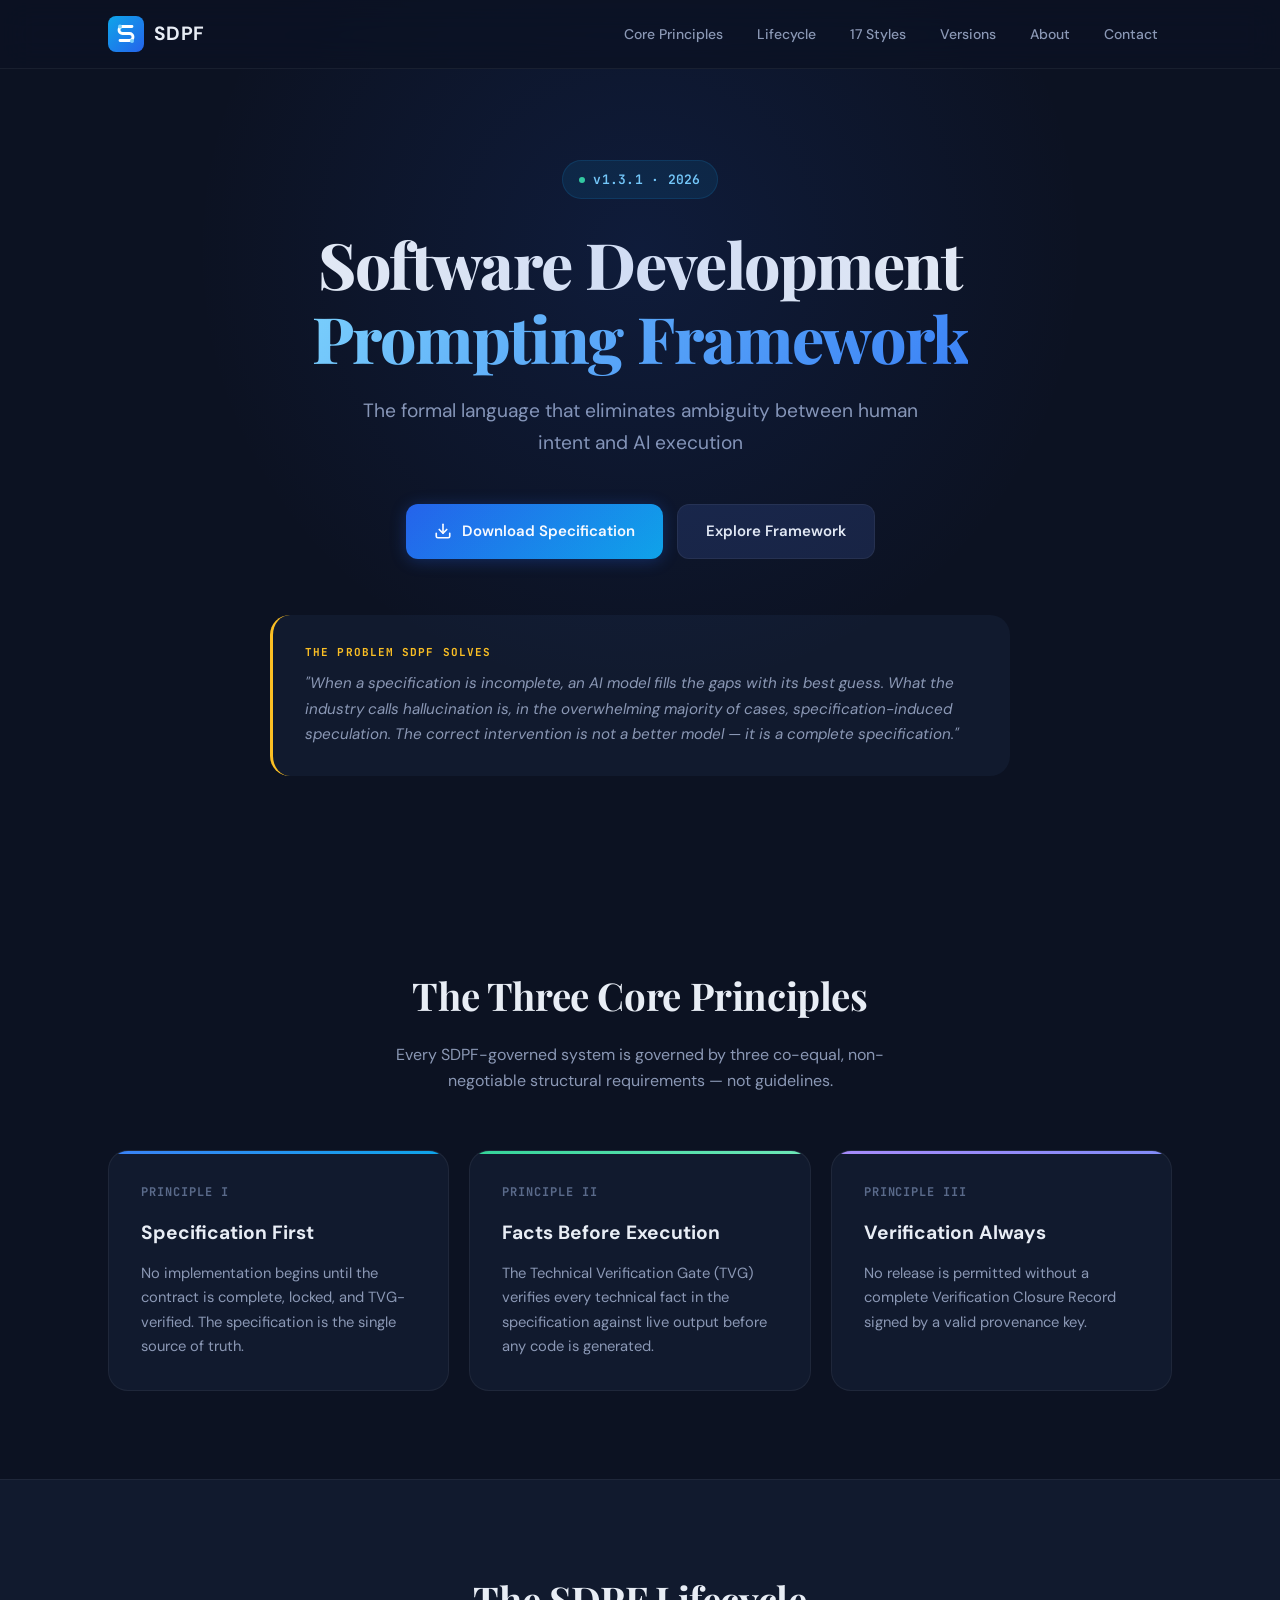
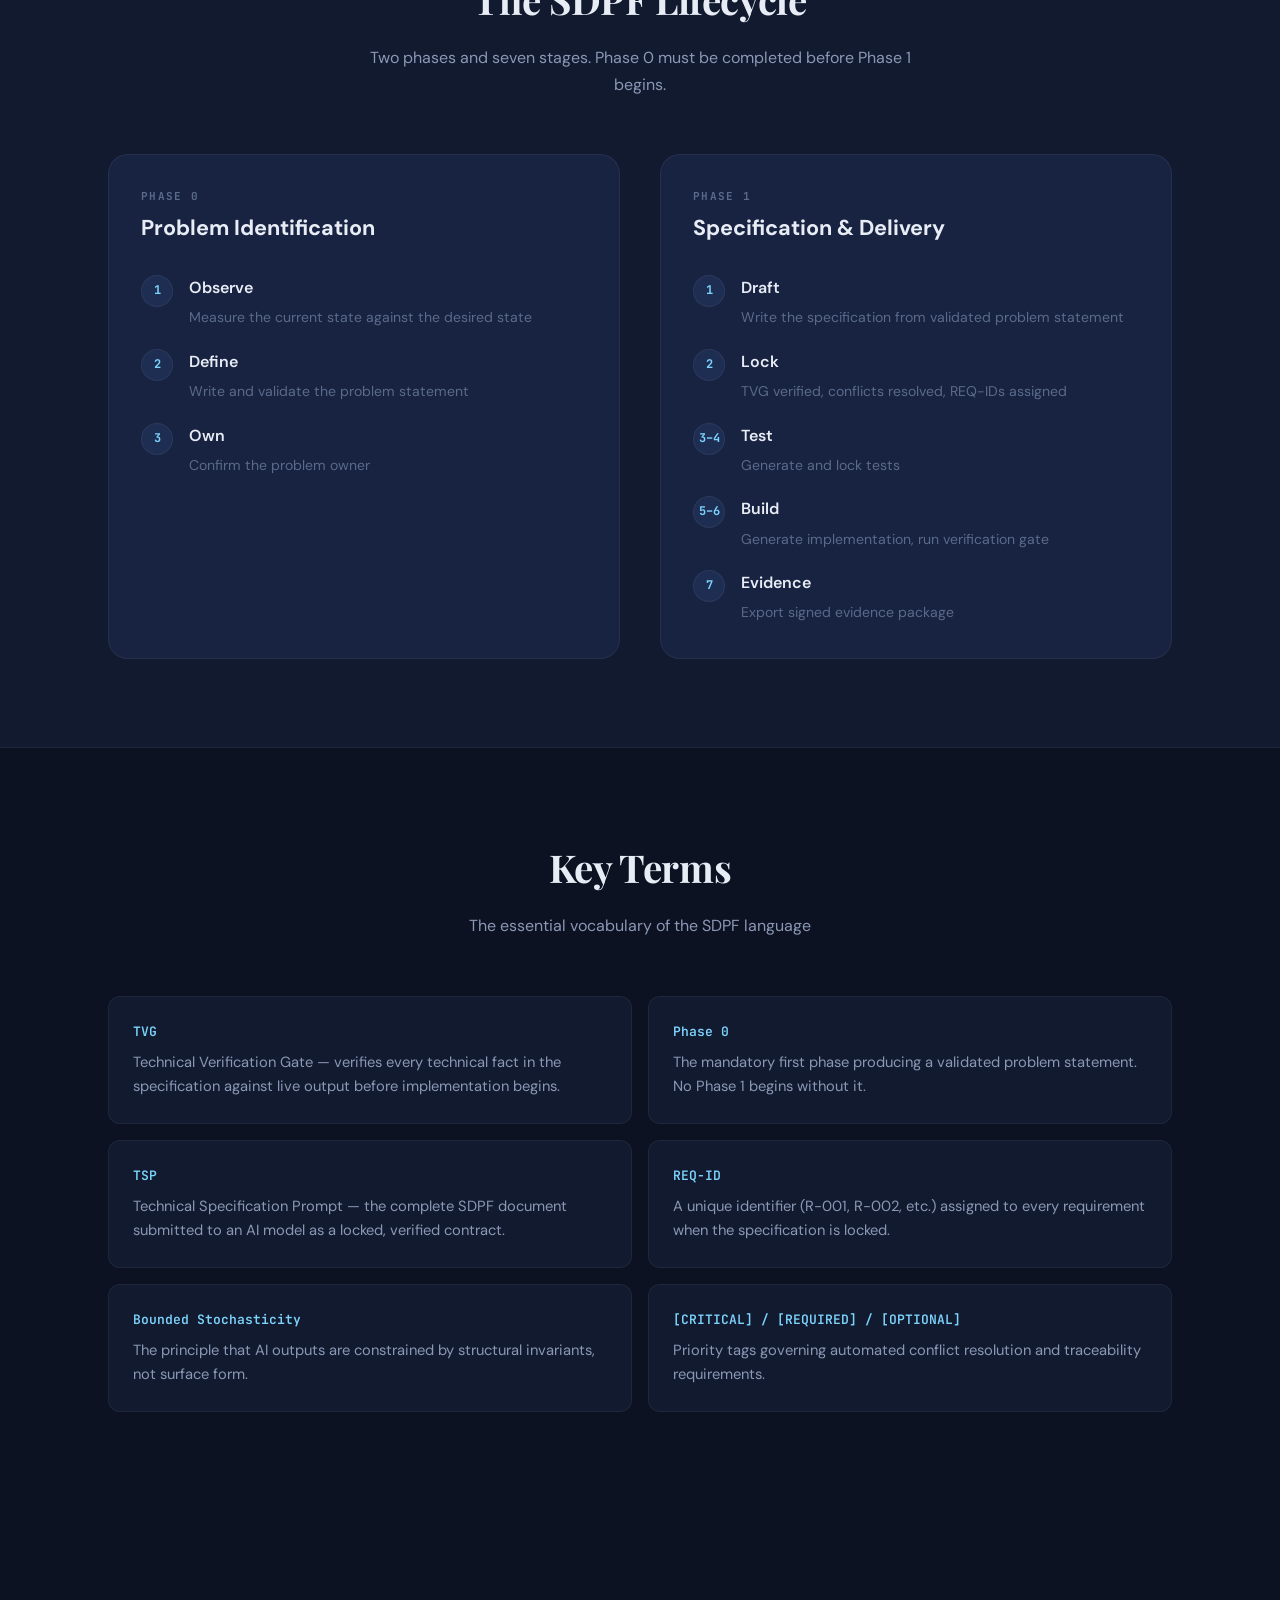
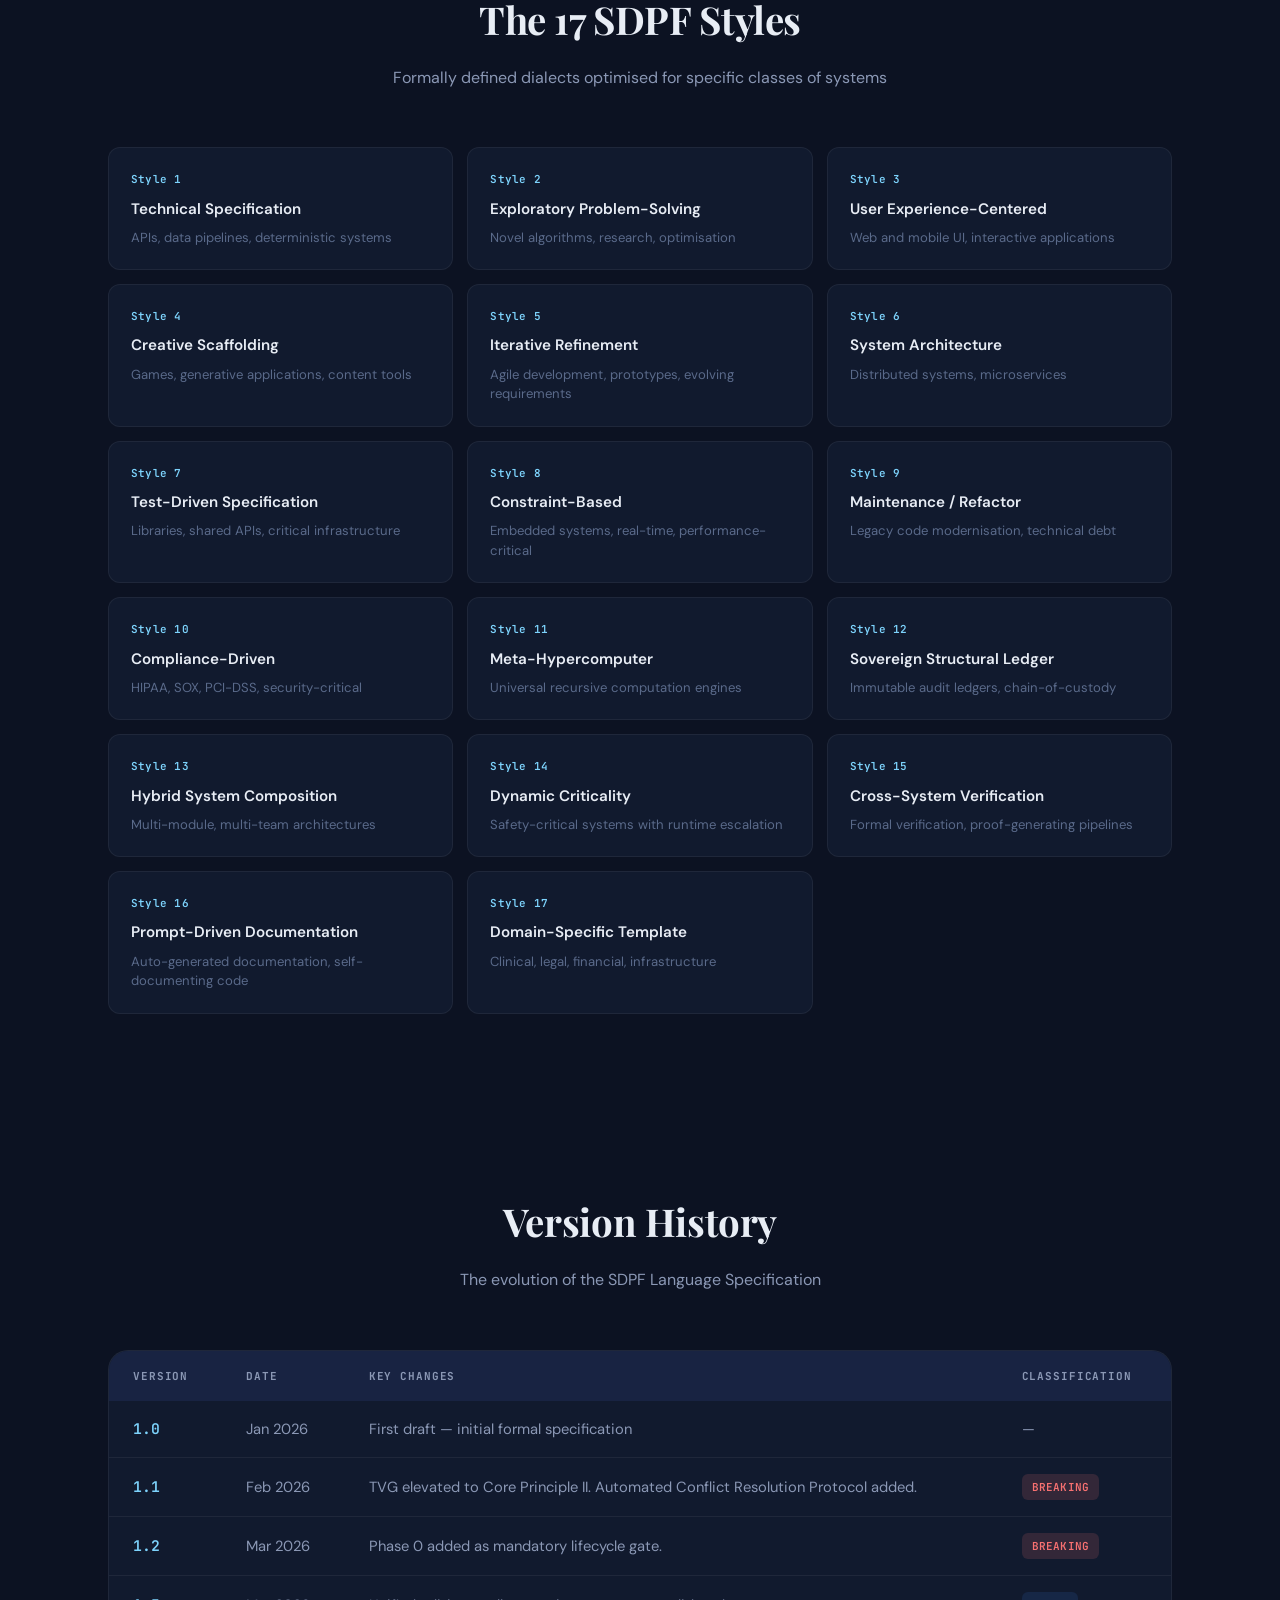
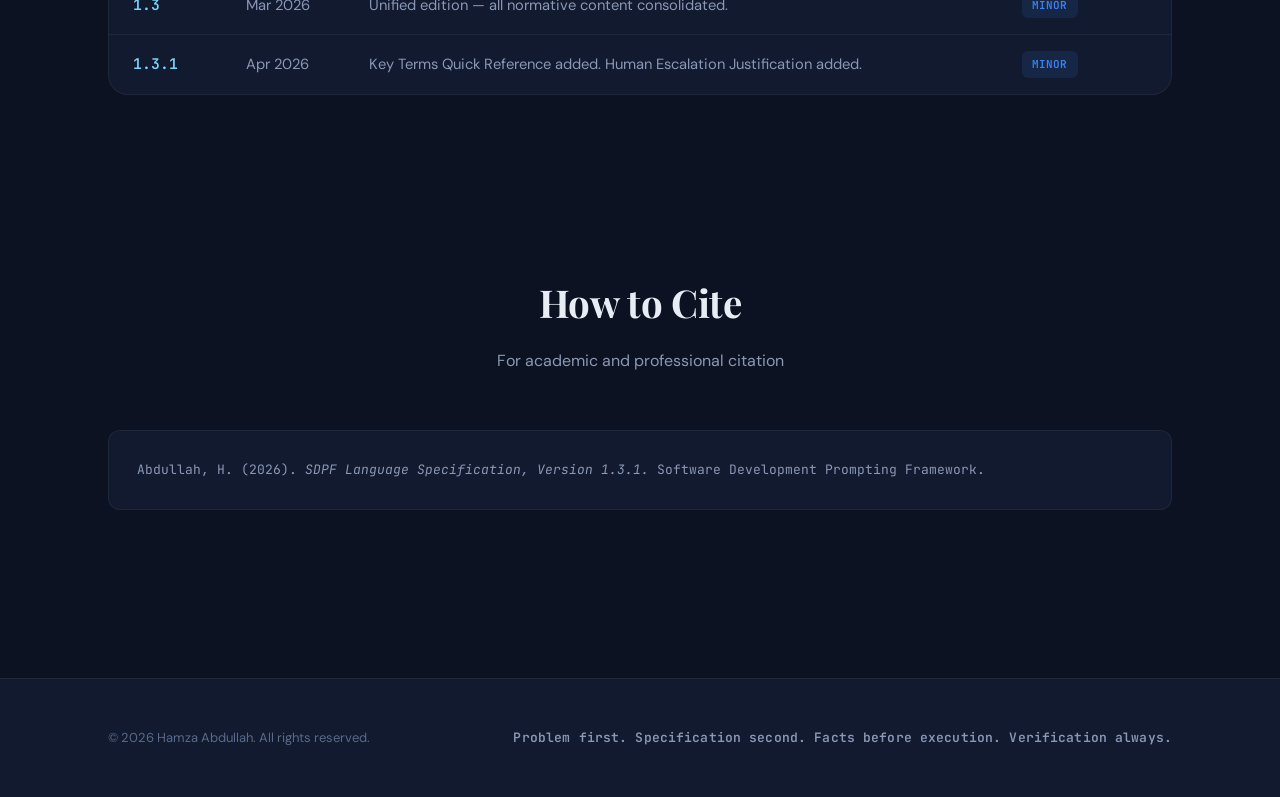
==== index.html @ d9295cb9 "Add SDPF v1.3.1 specification and documentation" ====
<!DOCTYPE html>
<html lang="en">
<head>
    <meta charset="UTF-8">
    <meta name="viewport" content="width=device-width, initial-scale=1.0">
    <title>SDPF — Software Development Prompting Framework</title>
    <meta name="description" content="SDPF is the formal language that eliminates ambiguity between human intent and AI execution. Specification first. Facts before execution. Verification always.">
    <meta property="og:title" content="SDPF — Software Development Prompting Framework">
    <meta property="og:description" content="The formal language that eliminates ambiguity between human intent and AI execution.">
    <meta property="og:type" content="website">
    <link rel="icon" type="image/svg+xml" href="favicon.svg">
    <link rel="stylesheet" href="styles.css">
</head>
<body>
    <nav>
        <div class="container">
            <a href="index.html" class="logo">
                <svg class="logo-mark" viewBox="0 0 36 36" fill="none" xmlns="http://www.w3.org/2000/svg">
                    <defs>
                        <linearGradient id="logoGrad" x1="0" y1="0" x2="36" y2="36" gradientUnits="userSpaceOnUse">
                            <stop offset="0%" stop-color="#0ea5e9"/>
                            <stop offset="100%" stop-color="#2563eb"/>
                        </linearGradient>
                    </defs>
                    <rect width="36" height="36" rx="8" fill="url(#logoGrad)"/>
                    <path d="M24 10.5H14.5a3.5 3.5 0 0 0 0 7h7a3.5 3.5 0 0 1 0 7H12" stroke="#fff" stroke-width="2.8" stroke-linecap="round" fill="none"/>
                    <circle cx="12" cy="10.5" r="2" fill="#7dd3fc"/>
                    <circle cx="24" cy="25" r="2" fill="#7dd3fc"/>
                </svg>
                SDPF
            </a>
            <button class="nav-toggle" onclick="document.querySelector('.nav-links').classList.toggle('open')" aria-label="Toggle navigation">
                <svg width="22" height="22" viewBox="0 0 24 24" fill="none" stroke="currentColor" stroke-width="2" stroke-linecap="round"><line x1="3" y1="6" x2="21" y2="6"/><line x1="3" y1="12" x2="21" y2="12"/><line x1="3" y1="18" x2="21" y2="18"/></svg>
            </button>
            <ul class="nav-links">
                <li><a href="#principles">Core Principles</a></li>
                <li><a href="#lifecycle">Lifecycle</a></li>
                <li><a href="#styles">17 Styles</a></li>
                <li><a href="#versions">Versions</a></li>
                <li><a href="about.html">About</a></li>
                <li><a href="contact.html">Contact</a></li>
            </ul>
        </div>
    </nav>

    <header class="hero">
        <div class="container">
            <div class="hero-badge">
                <span class="dot"></span>
                v1.3.1 · 2026
            </div>
            <h1>Software Development<br><span class="accent">Prompting Framework</span></h1>
            <p class="subtitle">The formal language that eliminates ambiguity between human intent and AI execution</p>
            <div class="hero-actions">
                <a href="files/SDPF_Language_Specification_v1_3_1.pdf" class="btn btn-primary" download>
                    <svg width="18" height="18" viewBox="0 0 24 24" fill="none" stroke="currentColor" stroke-width="2.2" stroke-linecap="round" stroke-linejoin="round"><path d="M21 15v4a2 2 0 0 1-2 2H5a2 2 0 0 1-2-2v-4"/><polyline points="7 10 12 15 17 10"/><line x1="12" y1="15" x2="12" y2="3"/></svg>
                    Download Specification
                </a>
                <a href="#principles" class="btn btn-secondary">Explore Framework</a>
            </div>
            <div class="problem-callout">
                <div class="label">The Problem SDPF Solves</div>
                <p>"When a specification is incomplete, an AI model fills the gaps with its best guess. What the industry calls hallucination is, in the overwhelming majority of cases, specification-induced speculation. The correct intervention is not a better model — it is a complete specification."</p>
            </div>
        </div>
    </header>

    <section id="principles">
        <div class="container">
            <div class="section-header">
                <h2>The Three Core Principles</h2>
                <p>Every SDPF-governed system is governed by three co-equal, non-negotiable structural requirements — not guidelines.</p>
            </div>
            <div class="principles-grid">
                <div class="principle-card p1">
                    <div class="principle-number">Principle I</div>
                    <h3>Specification First</h3>
                    <p>No implementation begins until the contract is complete, locked, and TVG-verified. The specification is the single source of truth.</p>
                </div>
                <div class="principle-card p2">
                    <div class="principle-number">Principle II</div>
                    <h3>Facts Before Execution</h3>
                    <p>The Technical Verification Gate (TVG) verifies every technical fact in the specification against live output before any code is generated.</p>
                </div>
                <div class="principle-card p3">
                    <div class="principle-number">Principle III</div>
                    <h3>Verification Always</h3>
                    <p>No release is permitted without a complete Verification Closure Record signed by a valid provenance key.</p>
                </div>
            </div>
        </div>
    </section>

    <section id="lifecycle" class="lifecycle-section">
        <div class="container">
            <div class="section-header">
                <h2>The SDPF Lifecycle</h2>
                <p>Two phases and seven stages. Phase 0 must be completed before Phase 1 begins.</p>
            </div>
            <div class="lifecycle-wrapper">
                <div class="phase">
                    <div class="phase-label">Phase 0</div>
                    <h3>Problem Identification</h3>
                    <div class="phase-steps">
                        <div class="step">
                            <div class="step-number">1</div>
                            <div class="step-content">
                                <strong>Observe</strong>
                                <span>Measure the current state against the desired state</span>
                            </div>
                        </div>
                        <div class="step">
                            <div class="step-number">2</div>
                            <div class="step-content">
                                <strong>Define</strong>
                                <span>Write and validate the problem statement</span>
                            </div>
                        </div>
                        <div class="step">
                            <div class="step-number">3</div>
                            <div class="step-content">
                                <strong>Own</strong>
                                <span>Confirm the problem owner</span>
                            </div>
                        </div>
                    </div>
                </div>
                <div class="phase">
                    <div class="phase-label">Phase 1</div>
                    <h3>Specification &amp; Delivery</h3>
                    <div class="phase-steps">
                        <div class="step">
                            <div class="step-number">1</div>
                            <div class="step-content">
                                <strong>Draft</strong>
                                <span>Write the specification from validated problem statement</span>
                            </div>
                        </div>
                        <div class="step">
                            <div class="step-number">2</div>
                            <div class="step-content">
                                <strong>Lock</strong>
                                <span>TVG verified, conflicts resolved, REQ-IDs assigned</span>
                            </div>
                        </div>
                        <div class="step">
                            <div class="step-number">3–4</div>
                            <div class="step-content">
                                <strong>Test</strong>
                                <span>Generate and lock tests</span>
                            </div>
                        </div>
                        <div class="step">
                            <div class="step-number">5–6</div>
                            <div class="step-content">
                                <strong>Build</strong>
                                <span>Generate implementation, run verification gate</span>
                            </div>
                        </div>
                        <div class="step">
                            <div class="step-number">7</div>
                            <div class="step-content">
                                <strong>Evidence</strong>
                                <span>Export signed evidence package</span>
                            </div>
                        </div>
                    </div>
                </div>
            </div>
        </div>
    </section>

    <section id="key-terms">
        <div class="container">
            <div class="section-header">
                <h2>Key Terms</h2>
                <p>The essential vocabulary of the SDPF language</p>
            </div>
            <dl class="terms-grid">
                <div class="term-card">
                    <dt>TVG</dt>
                    <dd>Technical Verification Gate — verifies every technical fact in the specification against live output before implementation begins.</dd>
                </div>
                <div class="term-card">
                    <dt>Phase 0</dt>
                    <dd>The mandatory first phase producing a validated problem statement. No Phase 1 begins without it.</dd>
                </div>
                <div class="term-card">
                    <dt>TSP</dt>
                    <dd>Technical Specification Prompt — the complete SDPF document submitted to an AI model as a locked, verified contract.</dd>
                </div>
                <div class="term-card">
                    <dt>REQ-ID</dt>
                    <dd>A unique identifier (R-001, R-002, etc.) assigned to every requirement when the specification is locked.</dd>
                </div>
                <div class="term-card">
                    <dt>Bounded Stochasticity</dt>
                    <dd>The principle that AI outputs are constrained by structural invariants, not surface form.</dd>
                </div>
                <div class="term-card">
                    <dt>[CRITICAL] / [REQUIRED] / [OPTIONAL]</dt>
                    <dd>Priority tags governing automated conflict resolution and traceability requirements.</dd>
                </div>
            </dl>
        </div>
    </section>

    <section id="styles">
        <div class="container">
            <div class="section-header">
                <h2>The 17 SDPF Styles</h2>
                <p>Formally defined dialects optimised for specific classes of systems</p>
            </div>
            <div class="styles-grid">
                <div class="style-card"><div class="id">Style 1</div><h4>Technical Specification</h4><p>APIs, data pipelines, deterministic systems</p></div>
                <div class="style-card"><div class="id">Style 2</div><h4>Exploratory Problem-Solving</h4><p>Novel algorithms, research, optimisation</p></div>
                <div class="style-card"><div class="id">Style 3</div><h4>User Experience-Centered</h4><p>Web and mobile UI, interactive applications</p></div>
                <div class="style-card"><div class="id">Style 4</div><h4>Creative Scaffolding</h4><p>Games, generative applications, content tools</p></div>
                <div class="style-card"><div class="id">Style 5</div><h4>Iterative Refinement</h4><p>Agile development, prototypes, evolving requirements</p></div>
                <div class="style-card"><div class="id">Style 6</div><h4>System Architecture</h4><p>Distributed systems, microservices</p></div>
                <div class="style-card"><div class="id">Style 7</div><h4>Test-Driven Specification</h4><p>Libraries, shared APIs, critical infrastructure</p></div>
                <div class="style-card"><div class="id">Style 8</div><h4>Constraint-Based</h4><p>Embedded systems, real-time, performance-critical</p></div>
                <div class="style-card"><div class="id">Style 9</div><h4>Maintenance / Refactor</h4><p>Legacy code modernisation, technical debt</p></div>
                <div class="style-card"><div class="id">Style 10</div><h4>Compliance-Driven</h4><p>HIPAA, SOX, PCI-DSS, security-critical</p></div>
                <div class="style-card"><div class="id">Style 11</div><h4>Meta-Hypercomputer</h4><p>Universal recursive computation engines</p></div>
                <div class="style-card"><div class="id">Style 12</div><h4>Sovereign Structural Ledger</h4><p>Immutable audit ledgers, chain-of-custody</p></div>
                <div class="style-card"><div class="id">Style 13</div><h4>Hybrid System Composition</h4><p>Multi-module, multi-team architectures</p></div>
                <div class="style-card"><div class="id">Style 14</div><h4>Dynamic Criticality</h4><p>Safety-critical systems with runtime escalation</p></div>
                <div class="style-card"><div class="id">Style 15</div><h4>Cross-System Verification</h4><p>Formal verification, proof-generating pipelines</p></div>
                <div class="style-card"><div class="id">Style 16</div><h4>Prompt-Driven Documentation</h4><p>Auto-generated documentation, self-documenting code</p></div>
                <div class="style-card"><div class="id">Style 17</div><h4>Domain-Specific Template</h4><p>Clinical, legal, financial, infrastructure</p></div>
            </div>
        </div>
    </section>

    <section id="versions">
        <div class="container">
            <div class="section-header">
                <h2>Version History</h2>
                <p>The evolution of the SDPF Language Specification</p>
            </div>
            <div class="version-table">
                <table>
                    <thead>
                        <tr>
                            <th>Version</th>
                            <th>Date</th>
                            <th>Key Changes</th>
                            <th>Classification</th>
                        </tr>
                    </thead>
                    <tbody>
                        <tr>
                            <td class="version">1.0</td>
                            <td>Jan 2026</td>
                            <td>First draft — initial formal specification</td>
                            <td>—</td>
                        </tr>
                        <tr>
                            <td class="version">1.1</td>
                            <td>Feb 2026</td>
                            <td>TVG elevated to Core Principle II. Automated Conflict Resolution Protocol added.</td>
                            <td><span class="tag tag-breaking">BREAKING</span></td>
                        </tr>
                        <tr>
                            <td class="version">1.2</td>
                            <td>Mar 2026</td>
                            <td>Phase 0 added as mandatory lifecycle gate.</td>
                            <td><span class="tag tag-breaking">BREAKING</span></td>
                        </tr>
                        <tr>
                            <td class="version">1.3</td>
                            <td>Mar 2026</td>
                            <td>Unified edition — all normative content consolidated.</td>
                            <td><span class="tag tag-minor">MINOR</span></td>
                        </tr>
                        <tr>
                            <td class="version">1.3.1</td>
                            <td>Apr 2026</td>
                            <td>Key Terms Quick Reference added. Human Escalation Justification added.</td>
                            <td><span class="tag tag-minor">MINOR</span></td>
                        </tr>
                    </tbody>
                </table>
            </div>
        </div>
    </section>

    <section id="cite">
        <div class="container">
            <div class="section-header">
                <h2>How to Cite</h2>
                <p>For academic and professional citation</p>
            </div>
            <div class="citation">
                Abdullah, H. (2026). <em>SDPF Language Specification, Version 1.3.1.</em> Software Development Prompting Framework.
            </div>
        </div>
    </section>

    <footer>
        <div class="container">
            <div class="copyright">&copy; 2026 Hamza Abdullah. All rights reserved.</div>
            <div class="tagline">Problem first. Specification second. Facts before execution. Verification always.</div>
        </div>
    </footer>
</body>
</html>
---- styles.css ----
/* ============================================================
   SDPF — Shared Stylesheet
   Software Development Prompting Framework
   ============================================================ */

@import url('https://fonts.googleapis.com/css2?family=DM+Sans:ital,opsz,wght@0,9..40,400;0,9..40,500;0,9..40,600;0,9..40,700;1,9..40,400&family=JetBrains+Mono:wght@400;500;600&family=Playfair+Display:wght@700;800&display=swap');

:root {
    --primary: #2563eb;
    --primary-light: #3b82f6;
    --primary-dark: #1d4ed8;
    --primary-glow: rgba(37,99,235,0.12);
    --sky: #0ea5e9;
    --sky-light: #7dd3fc;

    --surface-0: #0c1222;
    --surface-1: #111a2e;
    --surface-2: #182342;
    --surface-3: #1e2d52;
    --surface-border: rgba(255,255,255,0.06);

    --text-primary: #e8edf5;
    --text-secondary: #8b98b5;
    --text-muted: #5a6a8a;
    --text-accent: #7dd3fc;

    --success: #34d399;
    --warning: #fbbf24;
    --danger: #f87171;

    --font-body: 'DM Sans', -apple-system, BlinkMacSystemFont, sans-serif;
    --font-display: 'Playfair Display', Georgia, serif;
    --font-mono: 'JetBrains Mono', 'Fira Code', monospace;

    --radius-sm: 8px;
    --radius-md: 12px;
    --radius-lg: 20px;
    --radius-xl: 28px;

    --shadow-card: 0 1px 3px rgba(0,0,0,0.3), 0 0 0 1px var(--surface-border);
    --shadow-elevated: 0 8px 32px rgba(0,0,0,0.4), 0 0 0 1px var(--surface-border);
    --shadow-glow: 0 0 40px rgba(37,99,235,0.15);
}

/* ---- Reset ---- */
*, *::before, *::after { margin: 0; padding: 0; box-sizing: border-box; }

html { scroll-behavior: smooth; }

body {
    font-family: var(--font-body);
    background: var(--surface-0);
    color: var(--text-primary);
    line-height: 1.65;
    -webkit-font-smoothing: antialiased;
    overflow-x: hidden;
}

::selection {
    background: var(--primary);
    color: white;
}

img { max-width: 100%; display: block; }
a { color: var(--sky-light); text-decoration: none; transition: color 0.2s; }
a:hover { color: var(--sky); }

.container {
    max-width: 1120px;
    margin: 0 auto;
    padding: 0 28px;
}

/* ============================================================
   Navigation
   ============================================================ */
nav {
    position: fixed;
    top: 0; left: 0; right: 0;
    z-index: 1000;
    background: rgba(12,18,34,0.8);
    backdrop-filter: blur(16px) saturate(1.4);
    -webkit-backdrop-filter: blur(16px) saturate(1.4);
    border-bottom: 1px solid var(--surface-border);
}

nav .container {
    display: flex;
    justify-content: space-between;
    align-items: center;
    height: 68px;
}

.logo {
    font-family: var(--font-body);
    font-weight: 700;
    font-size: 1.2rem;
    color: var(--text-primary);
    text-decoration: none;
    display: flex;
    align-items: center;
    gap: 10px;
    letter-spacing: 0.02em;
}

.logo-mark {
    width: 36px;
    height: 36px;
    flex-shrink: 0;
}

.nav-links {
    display: flex;
    gap: 6px;
    list-style: none;
    align-items: center;
}

.nav-links a {
    color: var(--text-secondary);
    text-decoration: none;
    font-size: 14px;
    font-weight: 500;
    padding: 7px 14px;
    border-radius: var(--radius-sm);
    transition: all 0.2s;
}

.nav-links a:hover {
    color: var(--text-primary);
    background: var(--surface-2);
}

.nav-links a.active {
    color: var(--sky-light);
    background: rgba(14,165,233,0.1);
}

/* Mobile hamburger */
.nav-toggle {
    display: none;
    background: none;
    border: none;
    cursor: pointer;
    width: 40px;
    height: 40px;
    border-radius: var(--radius-sm);
    align-items: center;
    justify-content: center;
    color: var(--text-secondary);
    transition: background 0.2s;
}

.nav-toggle:hover { background: var(--surface-2); }

.nav-toggle svg { display: block; }

@media (max-width: 860px) {
    .nav-toggle { display: flex; }

    .nav-links {
        display: none;
        position: absolute;
        top: 68px;
        left: 0; right: 0;
        background: var(--surface-1);
        border-bottom: 1px solid var(--surface-border);
        flex-direction: column;
        padding: 12px 16px;
        gap: 2px;
    }

    .nav-links.open { display: flex; }

    .nav-links a {
        display: block;
        padding: 12px 16px;
        font-size: 15px;
        border-radius: var(--radius-sm);
    }
}

/* ============================================================
   Hero (index page)
   ============================================================ */
.hero {
    padding: 160px 0 100px;
    text-align: center;
    position: relative;
    overflow: hidden;
}

.hero::before {
    content: '';
    position: absolute;
    top: -200px;
    left: 50%;
    transform: translateX(-50%);
    width: 900px;
    height: 900px;
    background: radial-gradient(ellipse, rgba(37,99,235,0.12) 0%, transparent 70%);
    pointer-events: none;
}

.hero-badge {
    display: inline-flex;
    align-items: center;
    gap: 8px;
    background: rgba(14,165,233,0.1);
    color: var(--sky-light);
    padding: 8px 16px;
    border-radius: 999px;
    font-size: 13px;
    font-weight: 600;
    font-family: var(--font-mono);
    margin-bottom: 28px;
    border: 1px solid rgba(14,165,233,0.15);
    letter-spacing: 0.02em;
}

.hero-badge .dot {
    width: 6px; height: 6px;
    background: var(--success);
    border-radius: 50%;
    animation: pulse-dot 2s ease-in-out infinite;
}

@keyframes pulse-dot {
    0%, 100% { opacity: 1; }
    50% { opacity: 0.4; }
}

.hero h1 {
    font-family: var(--font-display);
    font-size: clamp(2.4rem, 5vw, 4rem);
    font-weight: 800;
    color: var(--text-primary);
    margin-bottom: 20px;
    letter-spacing: -0.02em;
    line-height: 1.15;
}

.hero h1 .accent {
    background: linear-gradient(135deg, var(--sky-light), var(--primary-light));
    -webkit-background-clip: text;
    -webkit-text-fill-color: transparent;
    background-clip: text;
}

.hero .subtitle {
    font-size: 1.2rem;
    color: var(--text-secondary);
    max-width: 560px;
    margin: 0 auto 44px;
    line-height: 1.7;
}

.hero-actions {
    display: flex;
    gap: 14px;
    justify-content: center;
    flex-wrap: wrap;
}

/* Buttons */
.btn {
    display: inline-flex;
    align-items: center;
    gap: 10px;
    padding: 14px 28px;
    border-radius: var(--radius-md);
    font-size: 15px;
    font-weight: 600;
    font-family: var(--font-body);
    text-decoration: none;
    transition: all 0.25s;
    cursor: pointer;
    border: none;
}

.btn-primary {
    background: linear-gradient(135deg, var(--primary) 0%, var(--sky) 100%);
    color: white;
    box-shadow: 0 2px 16px rgba(37,99,235,0.3);
}

.btn-primary:hover {
    transform: translateY(-2px);
    box-shadow: 0 6px 24px rgba(37,99,235,0.4);
    color: white;
}

.btn-secondary {
    background: var(--surface-2);
    color: var(--text-primary);
    border: 1px solid var(--surface-border);
}

.btn-secondary:hover {
    border-color: var(--primary-light);
    color: var(--sky-light);
    background: var(--surface-3);
}

/* Problem callout */
.problem-callout {
    max-width: 740px;
    margin: 56px auto 0;
    padding: 28px 32px;
    background: var(--surface-1);
    border-radius: var(--radius-lg);
    border-left: 3px solid var(--warning);
    text-align: left;
}

.problem-callout .label {
    font-size: 11px;
    font-weight: 700;
    text-transform: uppercase;
    letter-spacing: 0.1em;
    color: var(--warning);
    margin-bottom: 10px;
    font-family: var(--font-mono);
}

.problem-callout p {
    font-size: 0.95rem;
    color: var(--text-secondary);
    font-style: italic;
    line-height: 1.7;
}

/* ============================================================
   Page Header (about, contact)
   ============================================================ */
.page-header {
    padding: 150px 0 64px;
    text-align: center;
    position: relative;
}

.page-header::before {
    content: '';
    position: absolute;
    top: -100px; left: 50%;
    transform: translateX(-50%);
    width: 700px; height: 700px;
    background: radial-gradient(ellipse, rgba(37,99,235,0.08) 0%, transparent 70%);
    pointer-events: none;
}

.page-header h1 {
    font-family: var(--font-display);
    font-size: clamp(2rem, 4vw, 3rem);
    font-weight: 800;
    color: var(--text-primary);
    margin-bottom: 16px;
    letter-spacing: -0.02em;
}

.page-header p {
    color: var(--text-secondary);
    font-size: 1.1rem;
    max-width: 540px;
    margin: 0 auto;
}

/* ============================================================
   Sections
   ============================================================ */
section {
    padding: 88px 0;
    position: relative;
}

.section-header {
    text-align: center;
    margin-bottom: 56px;
}

.section-header h2 {
    font-family: var(--font-display);
    font-size: clamp(1.6rem, 3vw, 2.4rem);
    color: var(--text-primary);
    margin-bottom: 14px;
    letter-spacing: -0.01em;
}

.section-header p {
    color: var(--text-secondary);
    max-width: 560px;
    margin: 0 auto;
    font-size: 1rem;
}

/* ============================================================
   Principles Grid
   ============================================================ */
.principles-grid {
    display: grid;
    grid-template-columns: repeat(3, 1fr);
    gap: 20px;
}

.principle-card {
    background: var(--surface-1);
    border: 1px solid var(--surface-border);
    border-radius: var(--radius-lg);
    padding: 32px;
    position: relative;
    overflow: hidden;
    transition: transform 0.3s, box-shadow 0.3s;
}

.principle-card:hover {
    transform: translateY(-4px);
    box-shadow: var(--shadow-glow);
}

.principle-card::before {
    content: '';
    position: absolute;
    top: 0; left: 0; right: 0;
    height: 3px;
}

.principle-card.p1::before { background: linear-gradient(90deg, var(--primary-light), var(--sky)); }
.principle-card.p2::before { background: linear-gradient(90deg, var(--success), #6ee7b7); }
.principle-card.p3::before { background: linear-gradient(90deg, #a78bfa, #818cf8); }

.principle-number {
    font-size: 12px;
    font-weight: 700;
    text-transform: uppercase;
    letter-spacing: 0.08em;
    color: var(--text-muted);
    margin-bottom: 14px;
    font-family: var(--font-mono);
}

.principle-card h3 {
    font-size: 1.2rem;
    color: var(--text-primary);
    margin-bottom: 12px;
    font-weight: 700;
}

.principle-card p {
    color: var(--text-secondary);
    font-size: 0.92rem;
    line-height: 1.65;
}

/* ============================================================
   Key Terms
   ============================================================ */
.terms-grid {
    display: grid;
    grid-template-columns: repeat(2, 1fr);
    gap: 16px;
}

.term-card {
    background: var(--surface-1);
    border: 1px solid var(--surface-border);
    border-radius: var(--radius-md);
    padding: 24px;
    transition: border-color 0.2s;
}

.term-card:hover { border-color: rgba(37,99,235,0.3); }

.term-card dt {
    font-weight: 600;
    color: var(--sky-light);
    font-family: var(--font-mono);
    font-size: 13px;
    margin-bottom: 8px;
}

.term-card dd {
    color: var(--text-secondary);
    font-size: 0.92rem;
}

/* ============================================================
   Lifecycle
   ============================================================ */
.lifecycle-section {
    background: var(--surface-1);
    border-top: 1px solid var(--surface-border);
    border-bottom: 1px solid var(--surface-border);
}

.lifecycle-wrapper {
    display: grid;
    grid-template-columns: 1fr 1fr;
    gap: 40px;
}

.phase {
    background: var(--surface-2);
    border-radius: var(--radius-lg);
    padding: 32px;
    border: 1px solid var(--surface-border);
}

.phase-label {
    font-size: 11px;
    font-weight: 700;
    text-transform: uppercase;
    letter-spacing: 0.12em;
    color: var(--text-muted);
    margin-bottom: 6px;
    font-family: var(--font-mono);
}

.phase h3 {
    font-size: 1.35rem;
    margin-bottom: 28px;
    color: var(--text-primary);
}

.phase-steps {
    display: flex;
    flex-direction: column;
    gap: 18px;
}

.step {
    display: flex;
    gap: 16px;
    align-items: flex-start;
}

.step-number {
    width: 32px; height: 32px;
    background: var(--surface-3);
    border-radius: 50%;
    display: flex;
    align-items: center;
    justify-content: center;
    font-size: 12px;
    font-weight: 700;
    flex-shrink: 0;
    color: var(--sky-light);
    font-family: var(--font-mono);
    border: 1px solid var(--surface-border);
}

.step-content { flex: 1; }
.step-content strong {
    display: block;
    margin-bottom: 3px;
    color: var(--text-primary);
    font-weight: 600;
}

.step-content span {
    color: var(--text-muted);
    font-size: 0.88rem;
}

/* ============================================================
   Styles Grid (17 styles)
   ============================================================ */
.styles-grid {
    display: grid;
    grid-template-columns: repeat(3, 1fr);
    gap: 14px;
}

.style-card {
    background: var(--surface-1);
    border: 1px solid var(--surface-border);
    border-radius: var(--radius-md);
    padding: 22px;
    transition: all 0.25s;
}

.style-card:hover {
    border-color: rgba(37,99,235,0.35);
    box-shadow: 0 0 20px rgba(37,99,235,0.08);
    transform: translateY(-2px);
}

.style-card .id {
    font-family: var(--font-mono);
    font-size: 11px;
    font-weight: 600;
    color: var(--sky-light);
    margin-bottom: 8px;
    letter-spacing: 0.02em;
}

.style-card h4 {
    font-size: 0.95rem;
    color: var(--text-primary);
    margin-bottom: 6px;
    font-weight: 600;
}

.style-card p {
    font-size: 0.82rem;
    color: var(--text-muted);
    line-height: 1.5;
}

/* ============================================================
   Version Table
   ============================================================ */
.version-table {
    width: 100%;
    background: var(--surface-1);
    border-radius: var(--radius-lg);
    overflow: hidden;
    border: 1px solid var(--surface-border);
}

.version-table table {
    width: 100%;
    border-collapse: collapse;
}

.version-table th {
    background: var(--surface-2);
    color: var(--text-secondary);
    padding: 16px 24px;
    text-align: left;
    font-size: 11px;
    font-weight: 700;
    text-transform: uppercase;
    letter-spacing: 0.08em;
    font-family: var(--font-mono);
}

.version-table td {
    padding: 16px 24px;
    border-bottom: 1px solid var(--surface-border);
    font-size: 0.92rem;
    color: var(--text-secondary);
}

.version-table tr:last-child td { border-bottom: none; }

.version-table .version {
    font-family: var(--font-mono);
    font-weight: 600;
    color: var(--sky-light);
}

.version-table .tag {
    display: inline-block;
    padding: 4px 10px;
    border-radius: 6px;
    font-size: 11px;
    font-weight: 600;
    font-family: var(--font-mono);
    letter-spacing: 0.02em;
}

.tag-breaking { background: rgba(248,113,113,0.15); color: var(--danger); }
.tag-minor { background: rgba(59,130,246,0.12); color: var(--primary-light); }

/* ============================================================
   Citation
   ============================================================ */
.citation {
    background: var(--surface-1);
    border: 1px solid var(--surface-border);
    border-radius: var(--radius-md);
    padding: 28px;
    font-family: var(--font-mono);
    font-size: 13px;
    color: var(--text-secondary);
    line-height: 1.7;
}

/* ============================================================
   Content Cards (about page)
   ============================================================ */
.content-card {
    background: var(--surface-1);
    border: 1px solid var(--surface-border);
    border-radius: var(--radius-lg);
    padding: 40px;
    margin-bottom: 28px;
}

.content-card h2 {
    font-family: var(--font-display);
    font-size: 1.5rem;
    color: var(--text-primary);
    margin-bottom: 20px;
    padding-bottom: 14px;
    border-bottom: 1px solid var(--surface-border);
}

.content-card p {
    color: var(--text-secondary);
    margin-bottom: 16px;
    font-size: 0.95rem;
    line-height: 1.75;
}

.content-card p:last-child { margin-bottom: 0; }

.quote {
    background: var(--surface-2);
    border-left: 3px solid var(--primary-light);
    padding: 24px 28px;
    border-radius: 0 var(--radius-md) var(--radius-md) 0;
    margin: 24px 0;
    font-style: italic;
    color: var(--text-secondary);
    line-height: 1.75;
}

.quote cite {
    display: block;
    margin-top: 14px;
    font-style: normal;
    font-weight: 600;
    color: var(--sky-light);
    font-size: 13px;
    font-family: var(--font-mono);
}

.feature-list {
    list-style: none;
    margin: 20px 0;
}

.feature-list li {
    padding: 14px 0 14px 36px;
    position: relative;
    border-bottom: 1px solid var(--surface-border);
    color: var(--text-secondary);
    font-size: 0.95rem;
}

.feature-list li:last-child { border-bottom: none; }

.feature-list li::before {
    content: '';
    position: absolute;
    left: 0; top: 50%;
    transform: translateY(-50%);
    width: 22px; height: 22px;
    background: rgba(14,165,233,0.12);
    border-radius: 50%;
}

.feature-list li::after {
    content: '✓';
    position: absolute;
    left: 5px; top: 50%;
    transform: translateY(-50%);
    color: var(--sky);
    font-size: 12px;
    font-weight: 700;
}

.feature-list li strong { color: var(--text-primary); }

/* Stats grid */
.stats-grid {
    display: grid;
    grid-template-columns: repeat(3, 1fr);
    gap: 20px;
    margin: 24px 0;
}

.stat {
    text-align: center;
    padding: 28px;
    background: var(--surface-2);
    border-radius: var(--radius-md);
    border: 1px solid var(--surface-border);
}

.stat-number {
    font-size: 2.5rem;
    font-weight: 700;
    font-family: var(--font-mono);
    background: linear-gradient(135deg, var(--sky-light), var(--primary-light));
    -webkit-background-clip: text;
    -webkit-text-fill-color: transparent;
    background-clip: text;
}

.stat-label {
    color: var(--text-muted);
    font-size: 13px;
    margin-top: 6px;
    font-weight: 500;
}

/* ============================================================
   Contact Page
   ============================================================ */
.contact-grid {
    display: grid;
    grid-template-columns: 1fr 1fr;
    gap: 36px;
}

.contact-form {
    background: var(--surface-1);
    border: 1px solid var(--surface-border);
    border-radius: var(--radius-lg);
    padding: 40px;
}

.contact-form h2 {
    font-family: var(--font-display);
    font-size: 1.5rem;
    color: var(--text-primary);
    margin-bottom: 28px;
}

.form-group { margin-bottom: 20px; }

.form-group label {
    display: block;
    font-weight: 600;
    color: var(--text-primary);
    margin-bottom: 8px;
    font-size: 13px;
    letter-spacing: 0.01em;
}

.form-group input,
.form-group textarea,
.form-group select {
    width: 100%;
    padding: 13px 16px;
    border: 1px solid var(--surface-border);
    border-radius: var(--radius-sm);
    font-family: var(--font-body);
    font-size: 15px;
    transition: all 0.2s;
    background: var(--surface-2);
    color: var(--text-primary);
}

.form-group input::placeholder,
.form-group textarea::placeholder {
    color: var(--text-muted);
}

.form-group input:focus,
.form-group textarea:focus,
.form-group select:focus {
    outline: none;
    border-color: var(--primary-light);
    box-shadow: 0 0 0 3px var(--primary-glow);
}

.form-group textarea {
    min-height: 120px;
    resize: vertical;
}

.form-group select option {
    background: var(--surface-1);
    color: var(--text-primary);
}

.contact-info {
    display: flex;
    flex-direction: column;
    gap: 20px;
}

.info-card {
    background: var(--surface-1);
    border: 1px solid var(--surface-border);
    border-radius: var(--radius-lg);
    padding: 28px;
    flex: 1;
    transition: border-color 0.2s;
}

.info-card:hover { border-color: rgba(37,99,235,0.25); }

.info-card h3 {
    font-size: 1rem;
    color: var(--text-primary);
    margin-bottom: 12px;
    display: flex;
    align-items: center;
    gap: 10px;
    font-weight: 700;
}

.info-card .icon {
    width: 36px; height: 36px;
    background: var(--surface-2);
    border-radius: var(--radius-sm);
    display: flex;
    align-items: center;
    justify-content: center;
    color: var(--sky-light);
    flex-shrink: 0;
}

.info-card p {
    color: var(--text-secondary);
    font-size: 0.9rem;
    line-height: 1.65;
}

.info-card a {
    color: var(--sky-light);
}

.social-links {
    display: flex;
    gap: 10px;
    margin-top: 14px;
}

.social-link {
    width: 40px; height: 40px;
    background: var(--surface-2);
    border-radius: var(--radius-sm);
    display: flex;
    align-items: center;
    justify-content: center;
    color: var(--text-muted);
    transition: all 0.25s;
    text-decoration: none;
    border: 1px solid var(--surface-border);
}

.social-link:hover {
    background: var(--primary);
    color: white;
    border-color: var(--primary);
}

.response-time {
    background: var(--surface-2);
    border-radius: var(--radius-md);
    padding: 18px 20px;
    margin-top: 20px;
    border: 1px solid rgba(52,211,153,0.15);
}

.response-time .label {
    font-size: 11px;
    font-weight: 700;
    text-transform: uppercase;
    letter-spacing: 0.08em;
    color: var(--success);
    margin-bottom: 2px;
    font-family: var(--font-mono);
}

.response-time .value {
    color: var(--success);
    font-weight: 600;
    font-size: 0.95rem;
}

/* ============================================================
   Footer
   ============================================================ */
footer {
    background: var(--surface-1);
    border-top: 1px solid var(--surface-border);
    padding: 48px 0;
    margin-top: 80px;
}

footer .container {
    display: flex;
    justify-content: space-between;
    align-items: center;
}

footer .copyright {
    color: var(--text-muted);
    font-size: 13px;
}

footer .tagline {
    font-weight: 600;
    color: var(--text-secondary);
    font-size: 13px;
    font-family: var(--font-mono);
    letter-spacing: 0.01em;
}

/* ============================================================
   Responsive
   ============================================================ */
@media (max-width: 860px) {
    .hero h1 { font-size: 2.2rem; }
    .principles-grid { grid-template-columns: 1fr; }
    .terms-grid { grid-template-columns: 1fr; }
    .lifecycle-wrapper { grid-template-columns: 1fr; }
    .styles-grid { grid-template-columns: repeat(2, 1fr); }
    .contact-grid { grid-template-columns: 1fr; }
    .stats-grid { grid-template-columns: 1fr; }
    footer .container { flex-direction: column; gap: 14px; text-align: center; }
    .content-card { padding: 28px; }
    .contact-form { padding: 28px; }
    .version-table { overflow-x: auto; }
}

@media (max-width: 480px) {
    .styles-grid { grid-template-columns: 1fr; }
    .hero { padding: 130px 0 70px; }
}
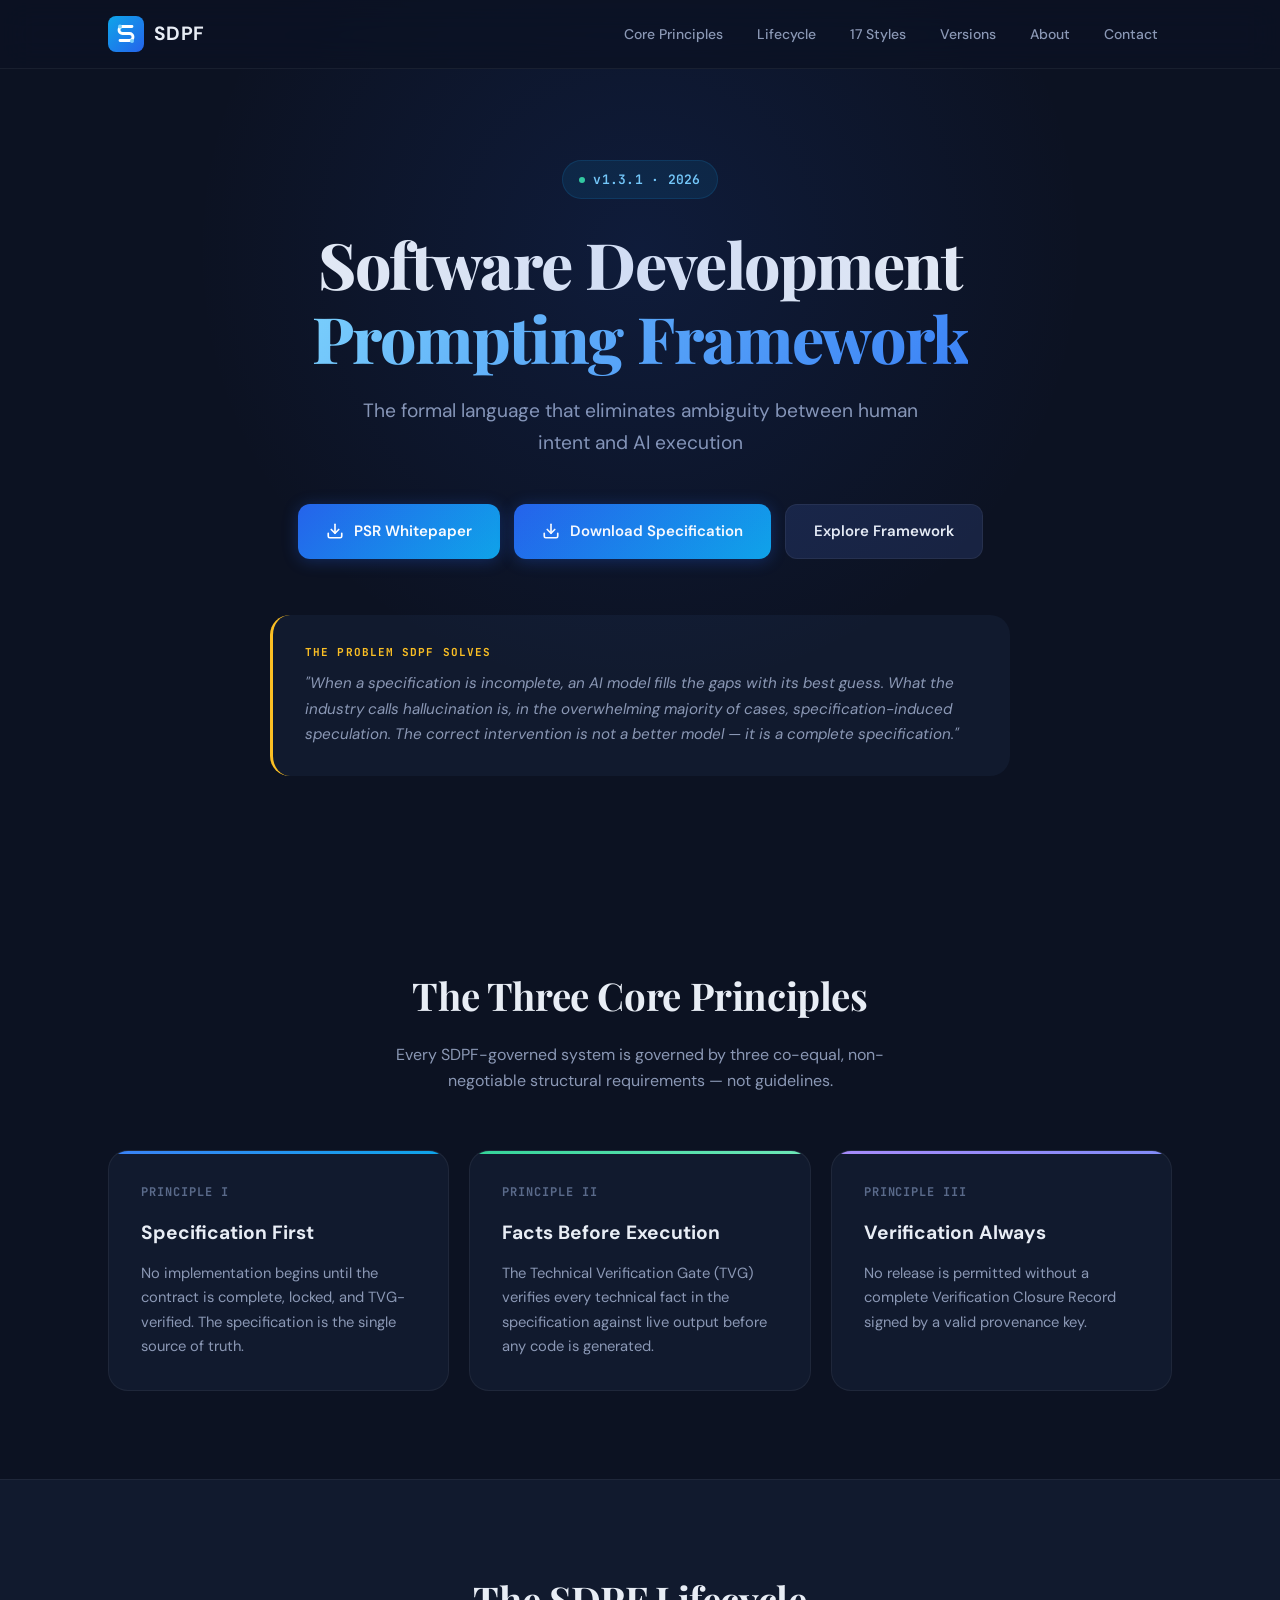
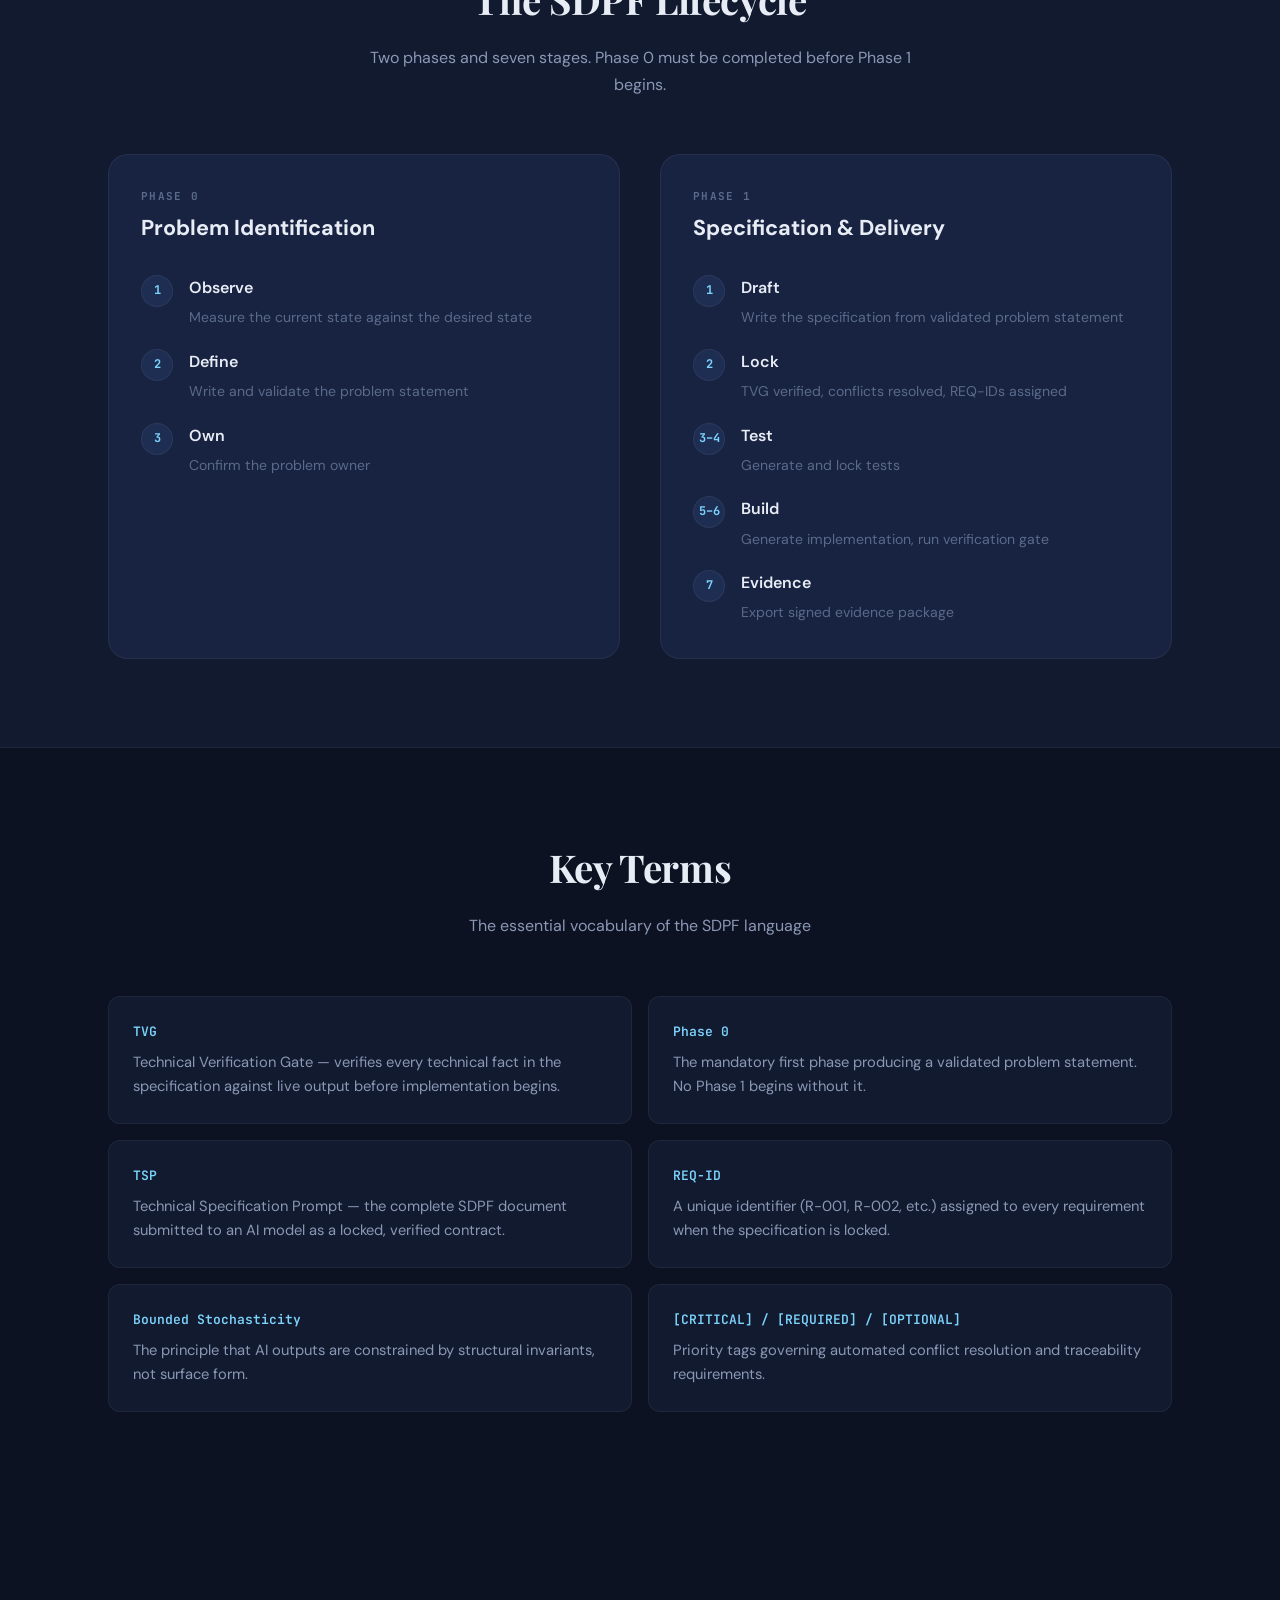
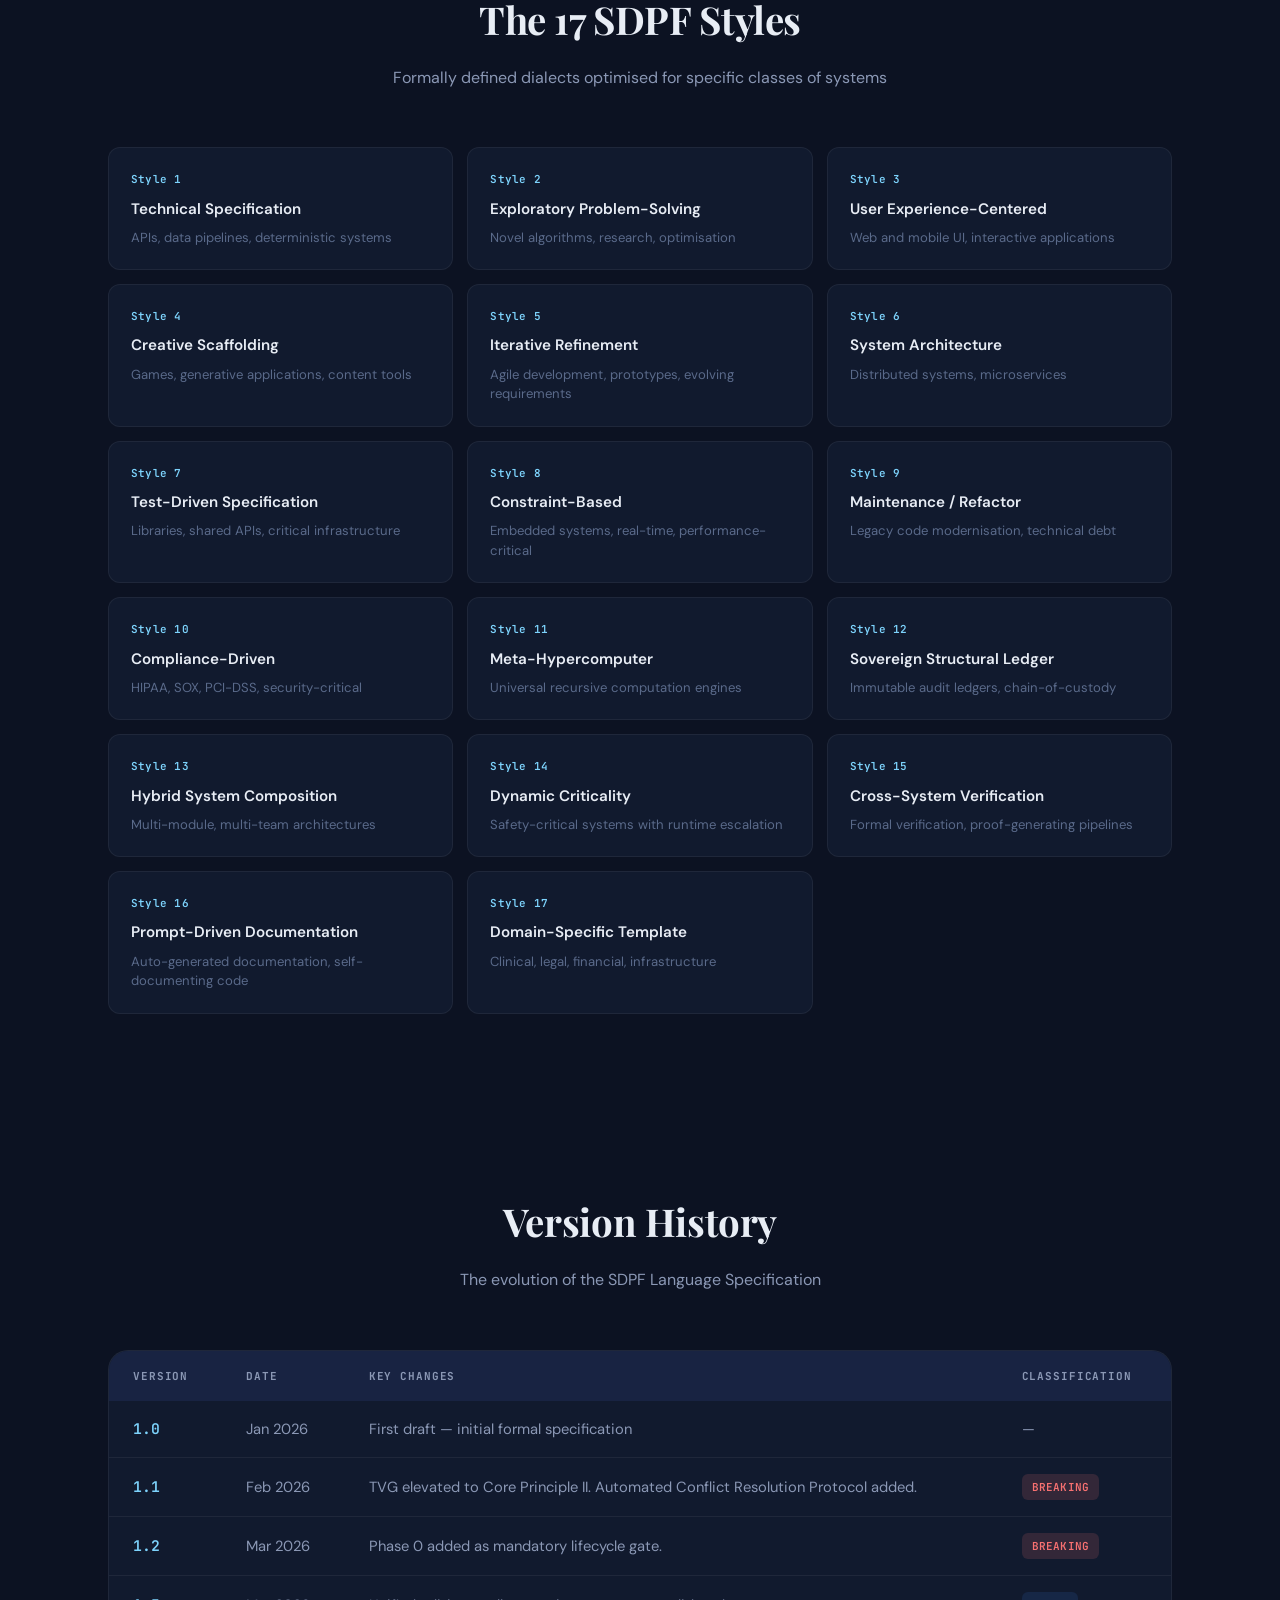
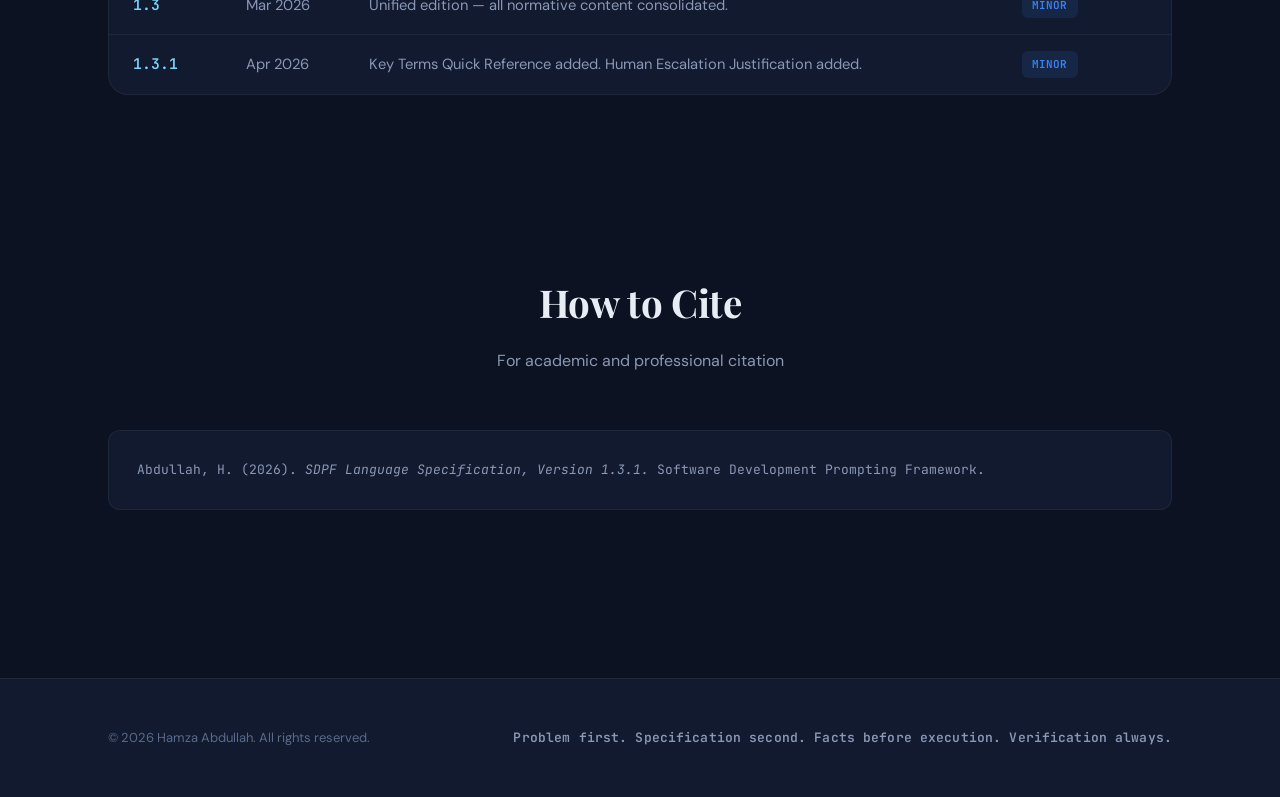
==== commit 1bc44b72: "Added Whitepaper download button" ====
--- a/index.html
+++ b/index.html
@@ -52,7 +52,11 @@
             <h1>Software Development<br><span class="accent">Prompting Framework</span></h1>
             <p class="subtitle">The formal language that eliminates ambiguity between human intent and AI execution</p>
             <div class="hero-actions">
-                <a href="files/SDPF_Language_Specification_v1_3_1.pdf" class="btn btn-primary" download>
+                <a href="https://github.com/hamza-abdullah-sgi/sdpf/raw/main/files/SDPF_PSR_Whitepaper.pdf" download="SDPF_PSR_Whitepaper.pdf" class="btn btn-primary">
+                    <svg width="18" height="18" viewBox="0 0 24 24" fill="none" stroke="currentColor" stroke-width="2.2" stroke-linecap="round" stroke-linejoin="round"><path d="M21 15v4a2 2 0 0 1-2 2H5a2 2 0 0 1-2-2v-4"/><polyline points="7 10 12 15 17 10"/><line x1="12" y1="15" x2="12" y2="3"/></svg>
+                    PSR Whitepaper
+                </a>
+                <a href="https://github.com/hamza-abdullah-sgi/sdpf/raw/main/SDPF_Language_Specification_v1_3_1.pdf" download="SDPF_Language_Specification_v1_3_1.pdf" class="btn btn-primary">
                     <svg width="18" height="18" viewBox="0 0 24 24" fill="none" stroke="currentColor" stroke-width="2.2" stroke-linecap="round" stroke-linejoin="round"><path d="M21 15v4a2 2 0 0 1-2 2H5a2 2 0 0 1-2-2v-4"/><polyline points="7 10 12 15 17 10"/><line x1="12" y1="15" x2="12" y2="3"/></svg>
                     Download Specification
                 </a>
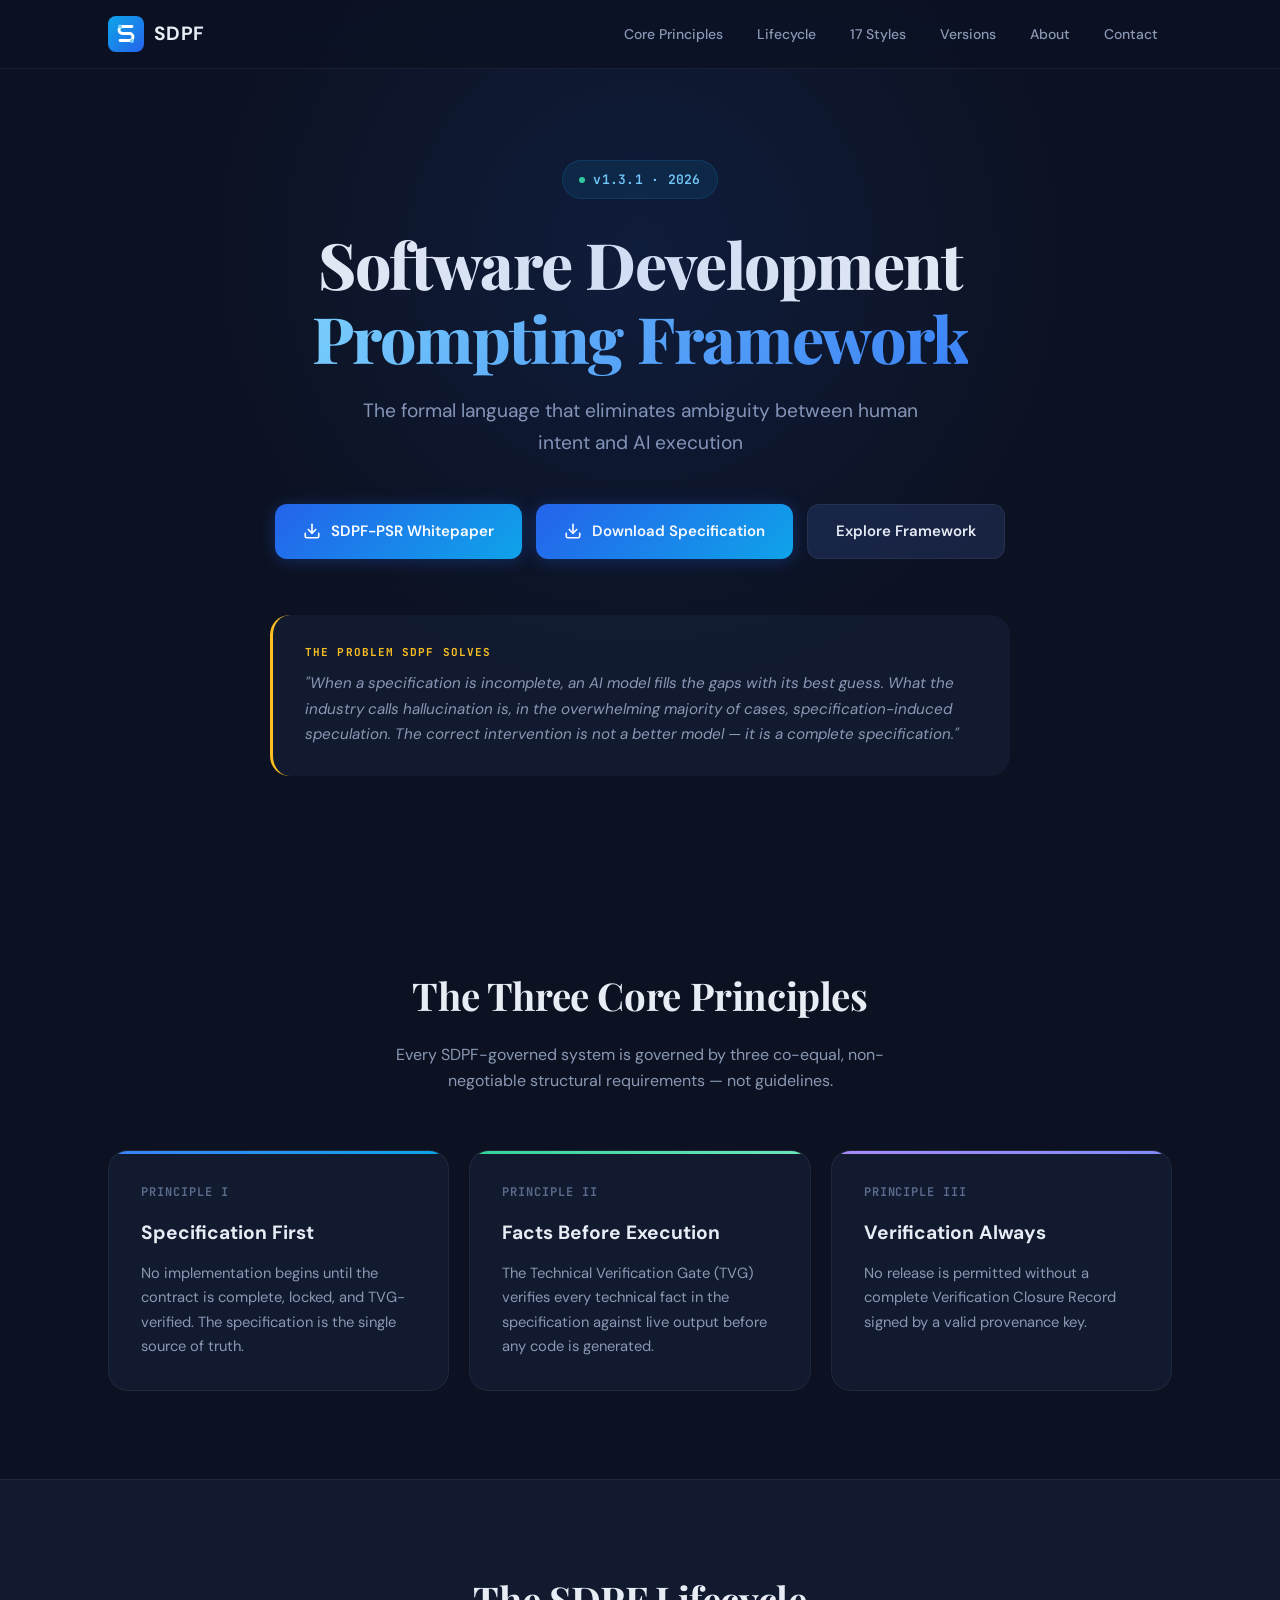
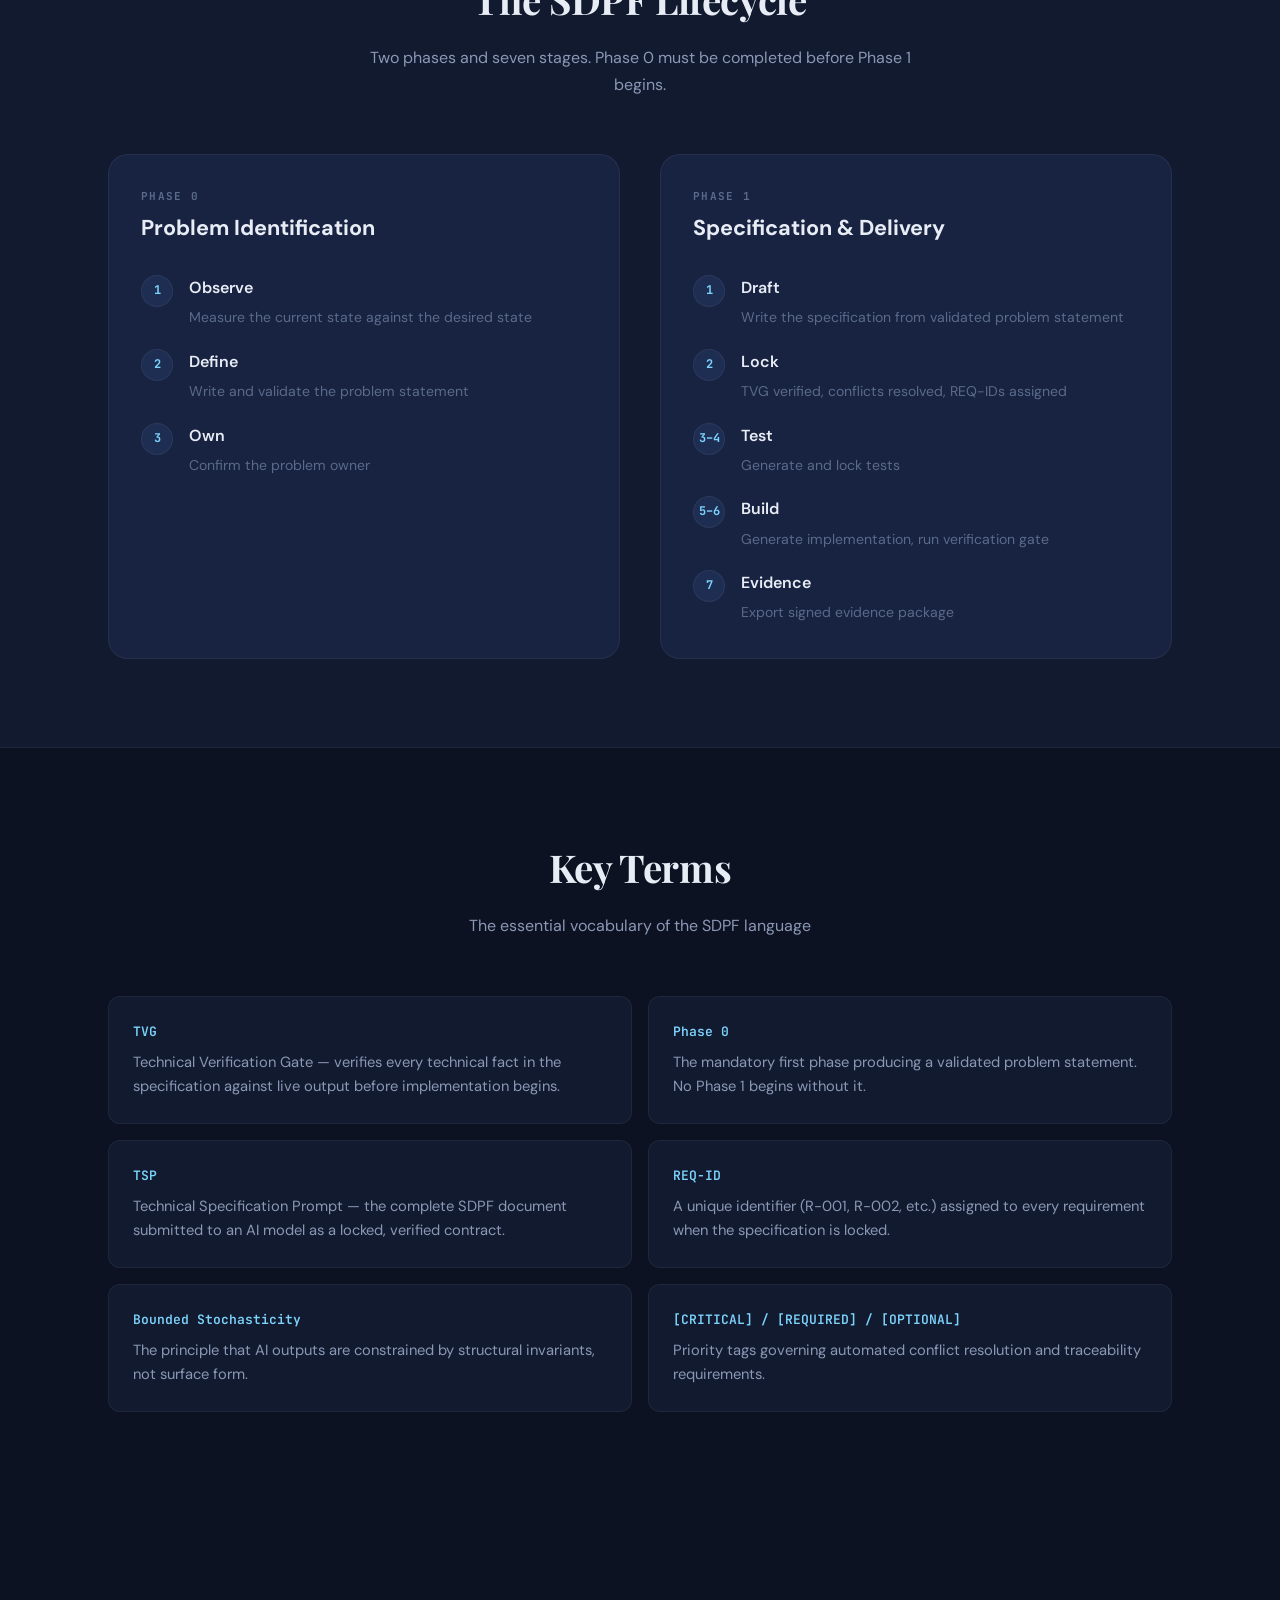
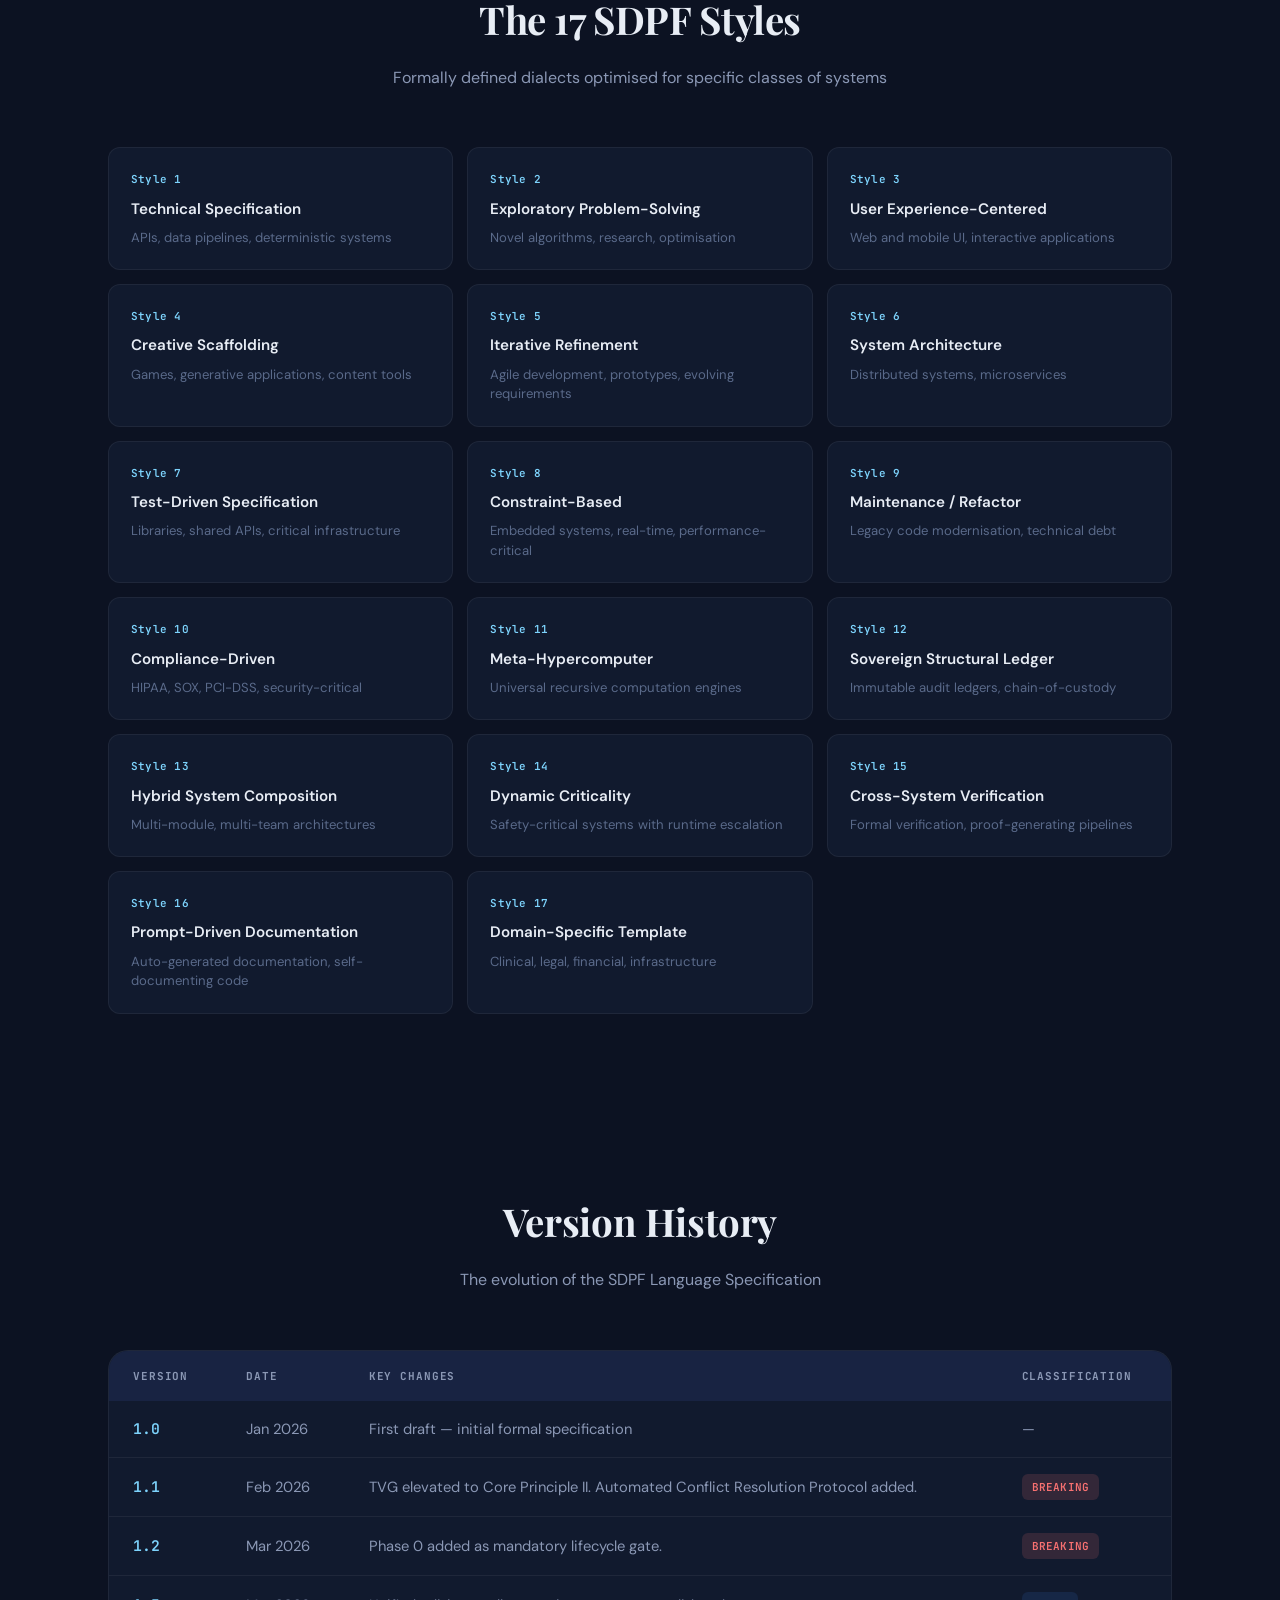
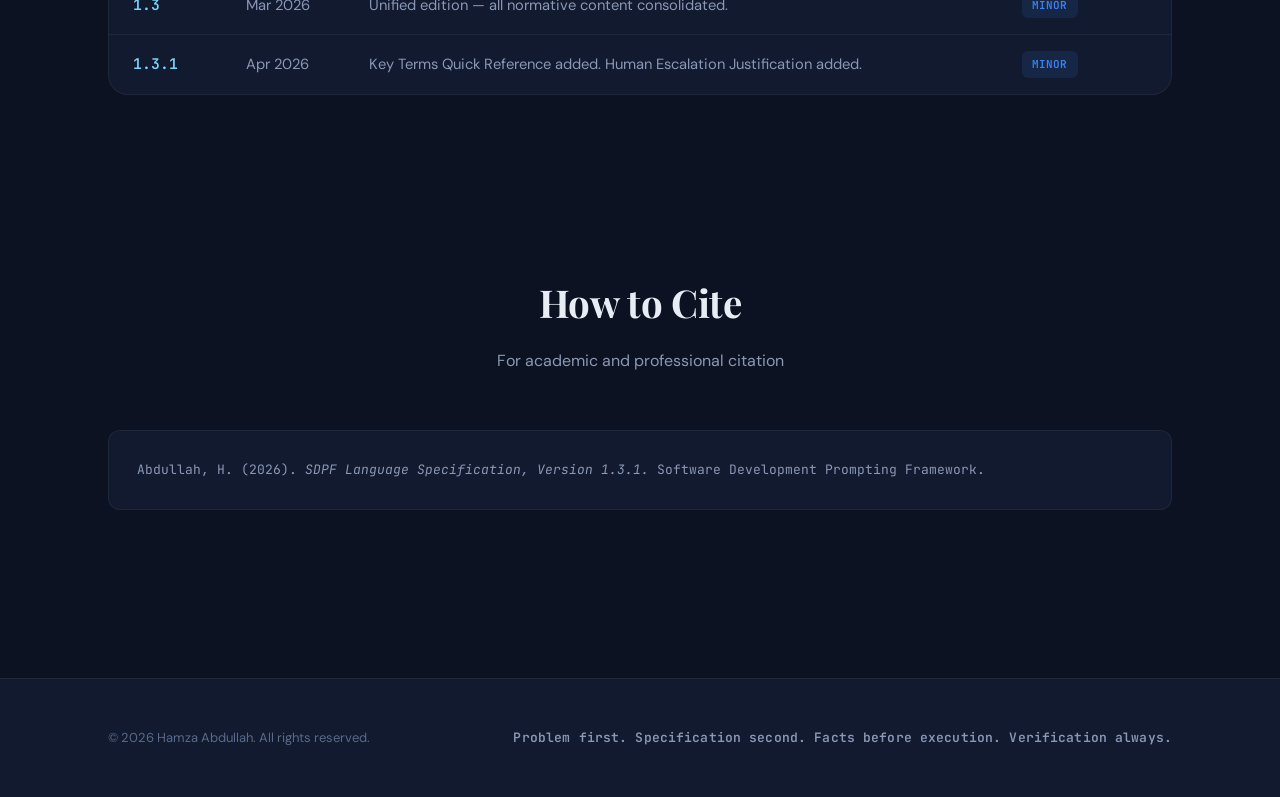
==== commit e9a6f21f: "Updated DSPF-PSR download button" ====
--- a/index.html
+++ b/index.html
@@ -52,11 +52,11 @@
             <h1>Software Development<br><span class="accent">Prompting Framework</span></h1>
             <p class="subtitle">The formal language that eliminates ambiguity between human intent and AI execution</p>
             <div class="hero-actions">
-                <a href="https://github.com/hamza-abdullah-sgi/sdpf/raw/main/files/SDPF_PSR_Whitepaper.pdf" download="SDPF_PSR_Whitepaper.pdf" class="btn btn-primary">
+                <a href="files/SDPF_PSR_Whitepaper.pdf" download="SDPF_PSR_Whitepaper.pdf" class="btn btn-primary">
                     <svg width="18" height="18" viewBox="0 0 24 24" fill="none" stroke="currentColor" stroke-width="2.2" stroke-linecap="round" stroke-linejoin="round"><path d="M21 15v4a2 2 0 0 1-2 2H5a2 2 0 0 1-2-2v-4"/><polyline points="7 10 12 15 17 10"/><line x1="12" y1="15" x2="12" y2="3"/></svg>
-                    PSR Whitepaper
+                    SDPF-PSR Whitepaper
                 </a>
-                <a href="https://github.com/hamza-abdullah-sgi/sdpf/raw/main/SDPF_Language_Specification_v1_3_1.pdf" download="SDPF_Language_Specification_v1_3_1.pdf" class="btn btn-primary">
+                <a href="files/SDPF_Language_Specification_v1_3_1.pdf" download="SDPF_Language_Specification_v1_3_1.pdf" class="btn btn-primary">
                     <svg width="18" height="18" viewBox="0 0 24 24" fill="none" stroke="currentColor" stroke-width="2.2" stroke-linecap="round" stroke-linejoin="round"><path d="M21 15v4a2 2 0 0 1-2 2H5a2 2 0 0 1-2-2v-4"/><polyline points="7 10 12 15 17 10"/><line x1="12" y1="15" x2="12" y2="3"/></svg>
                     Download Specification
                 </a>
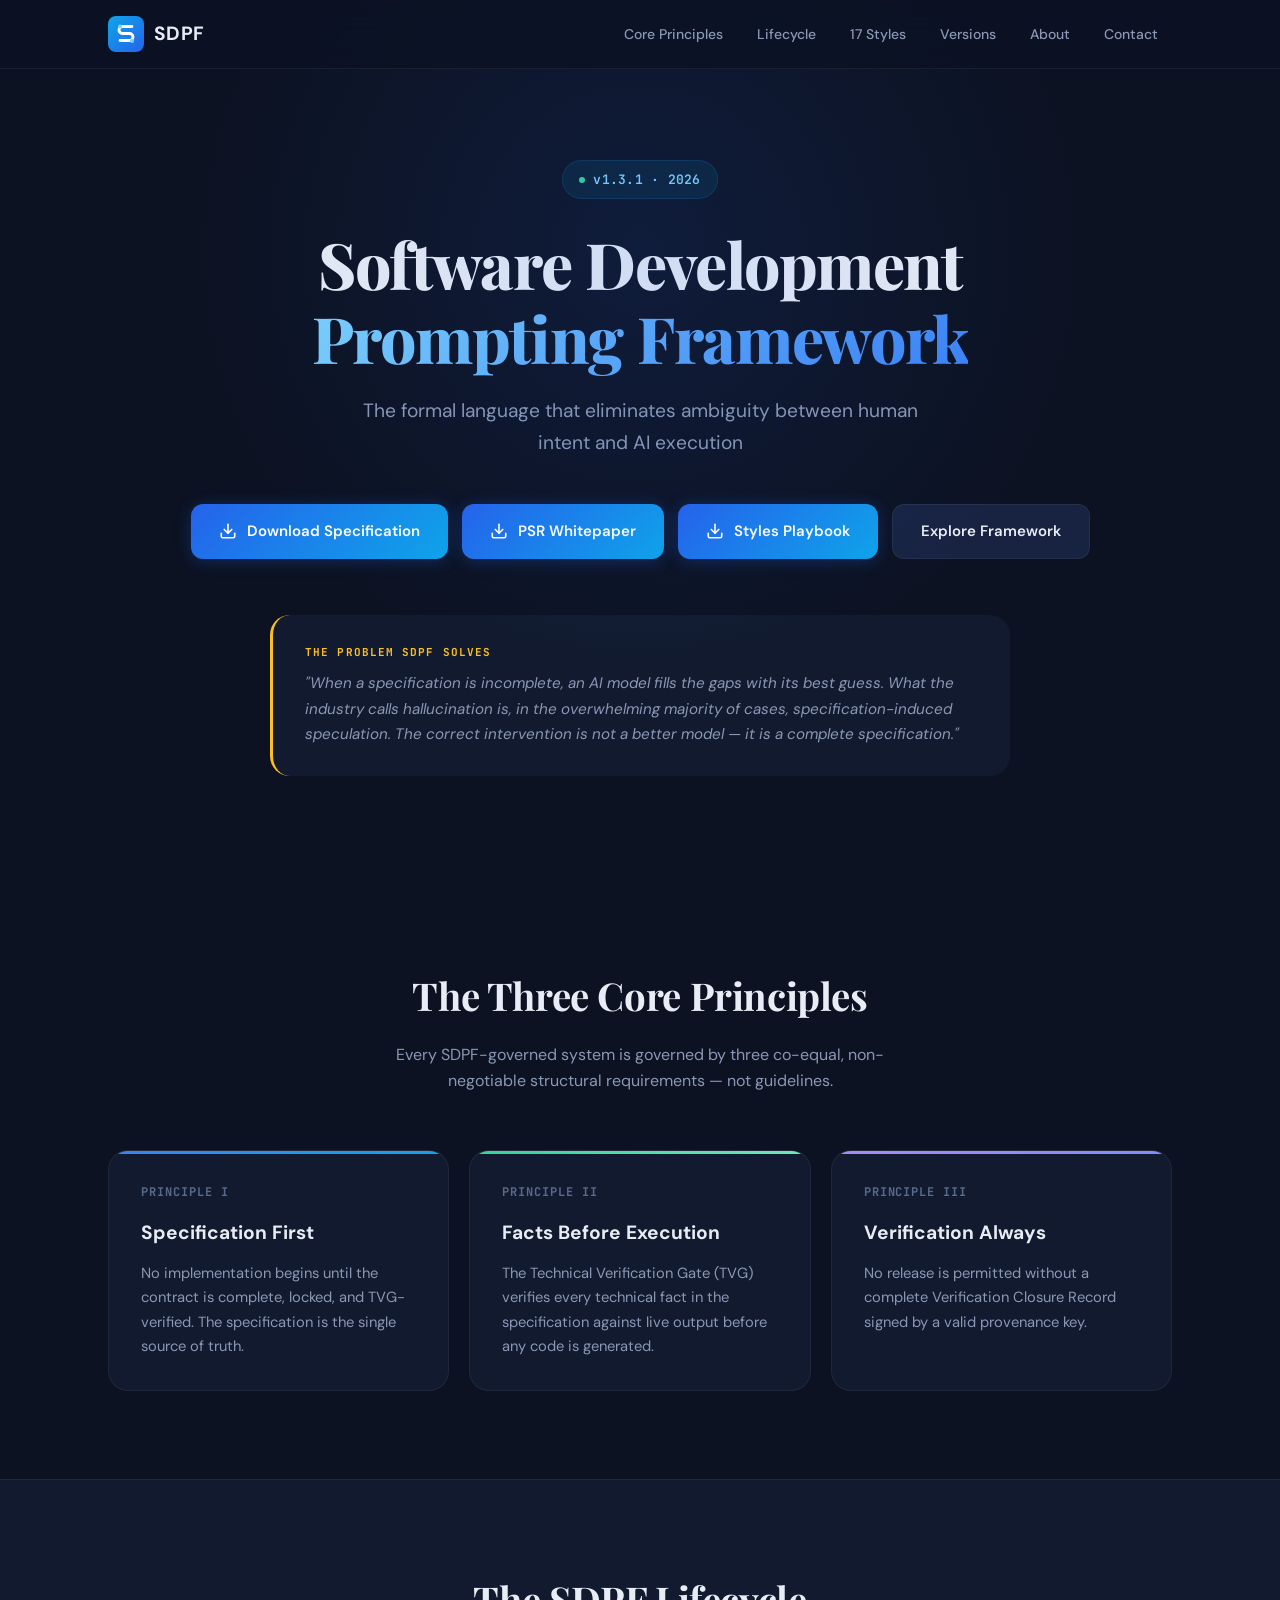
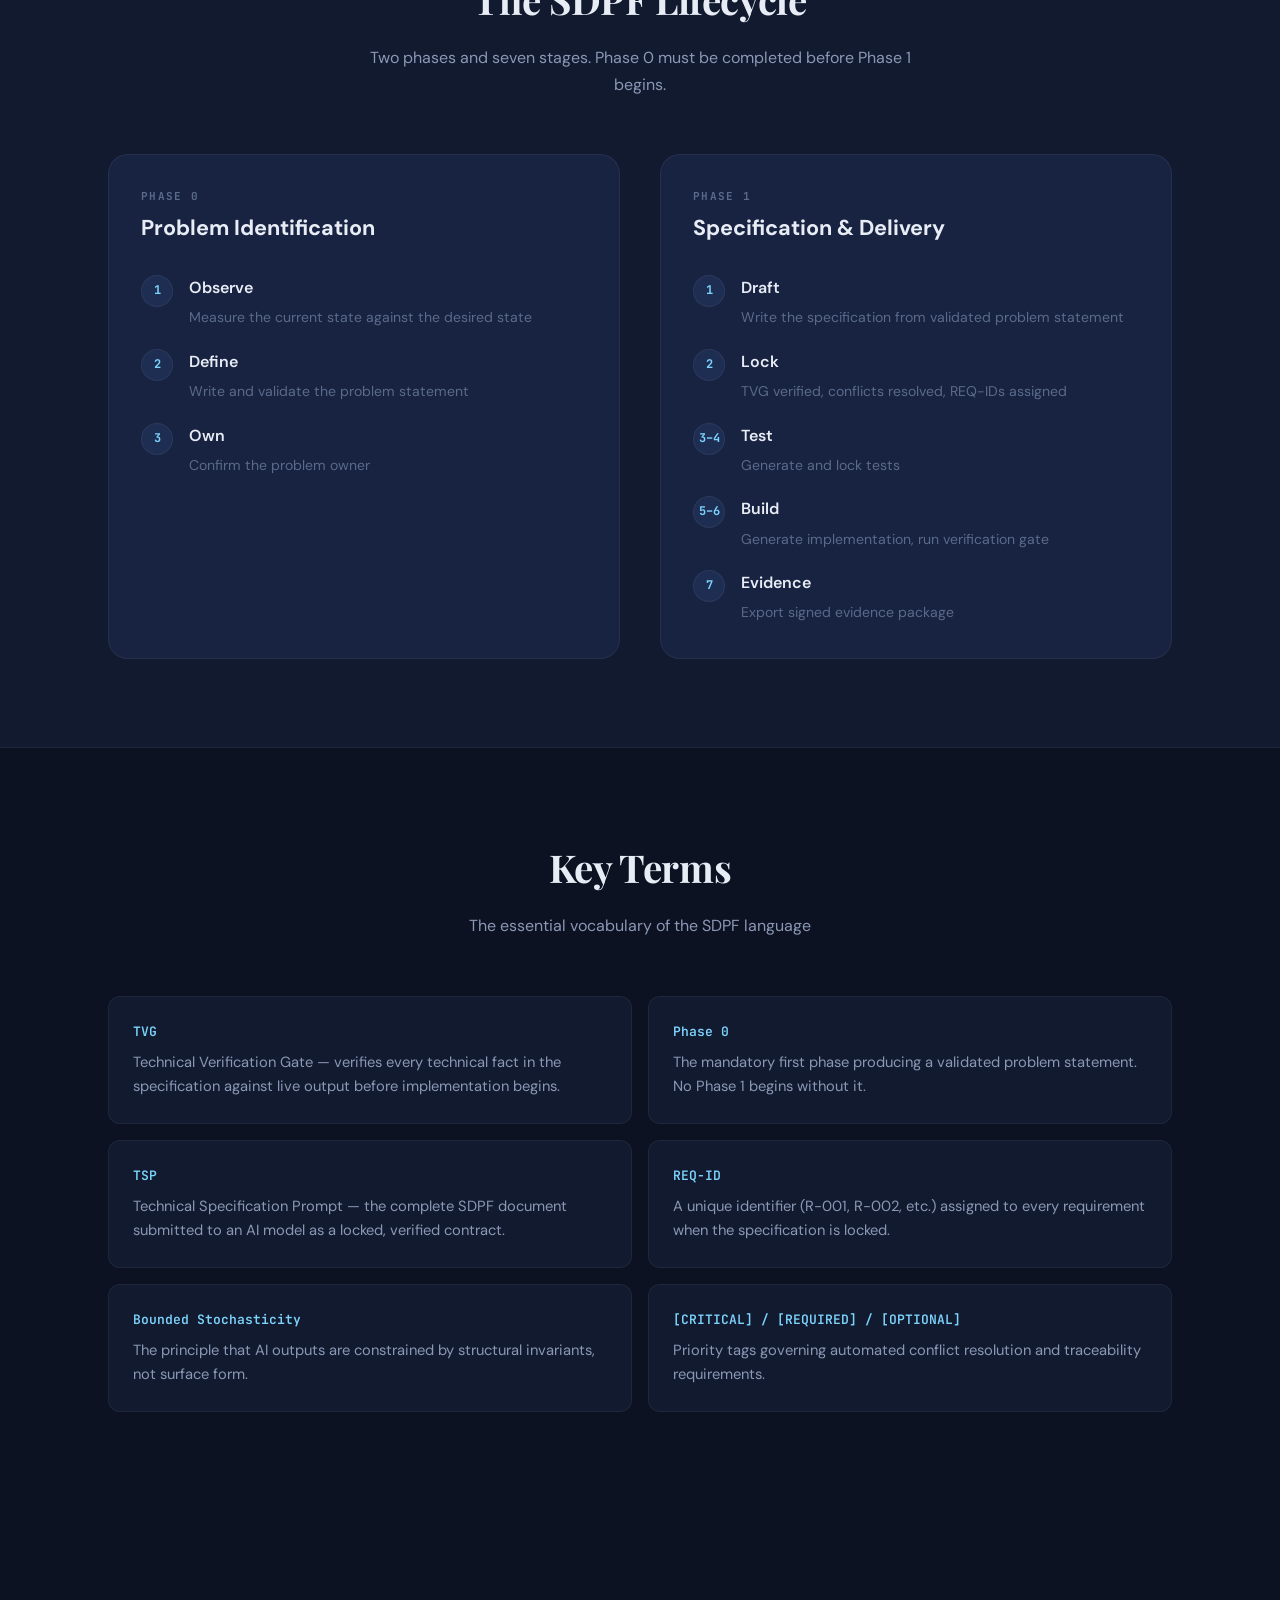
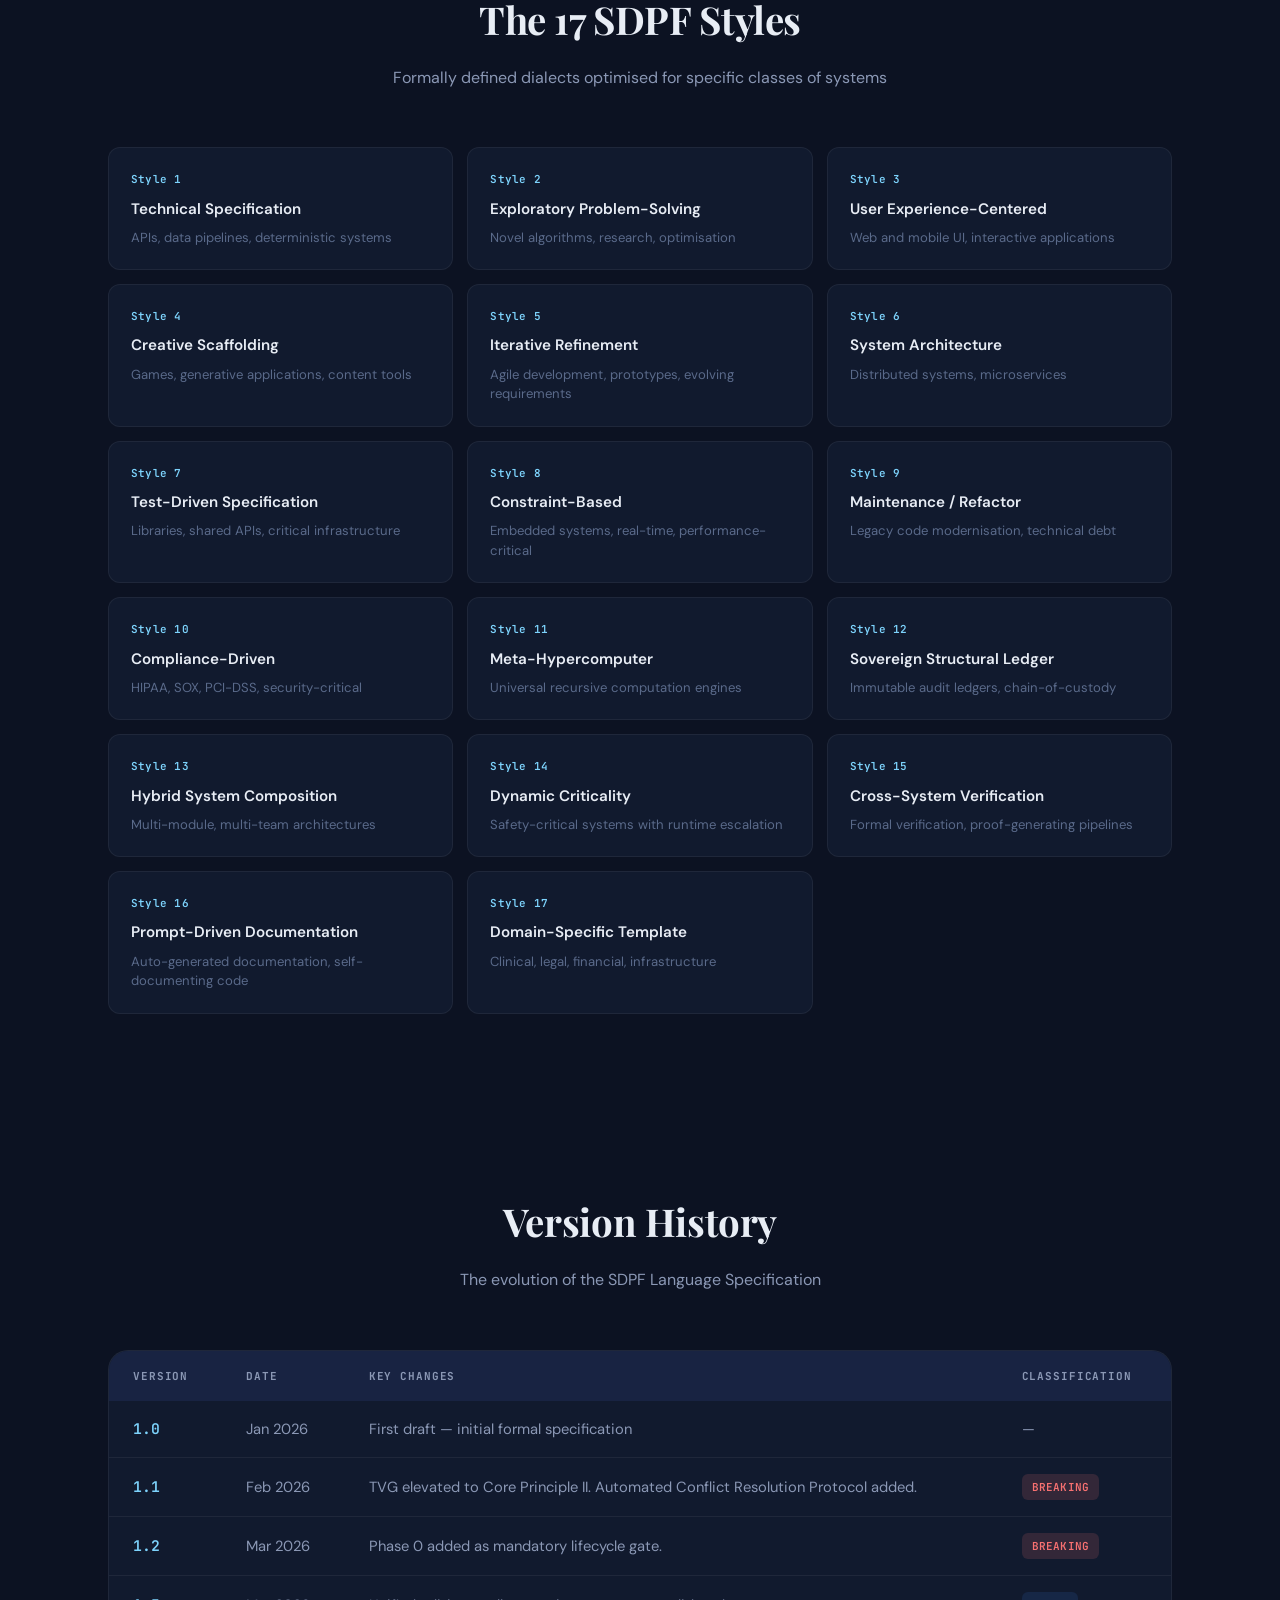
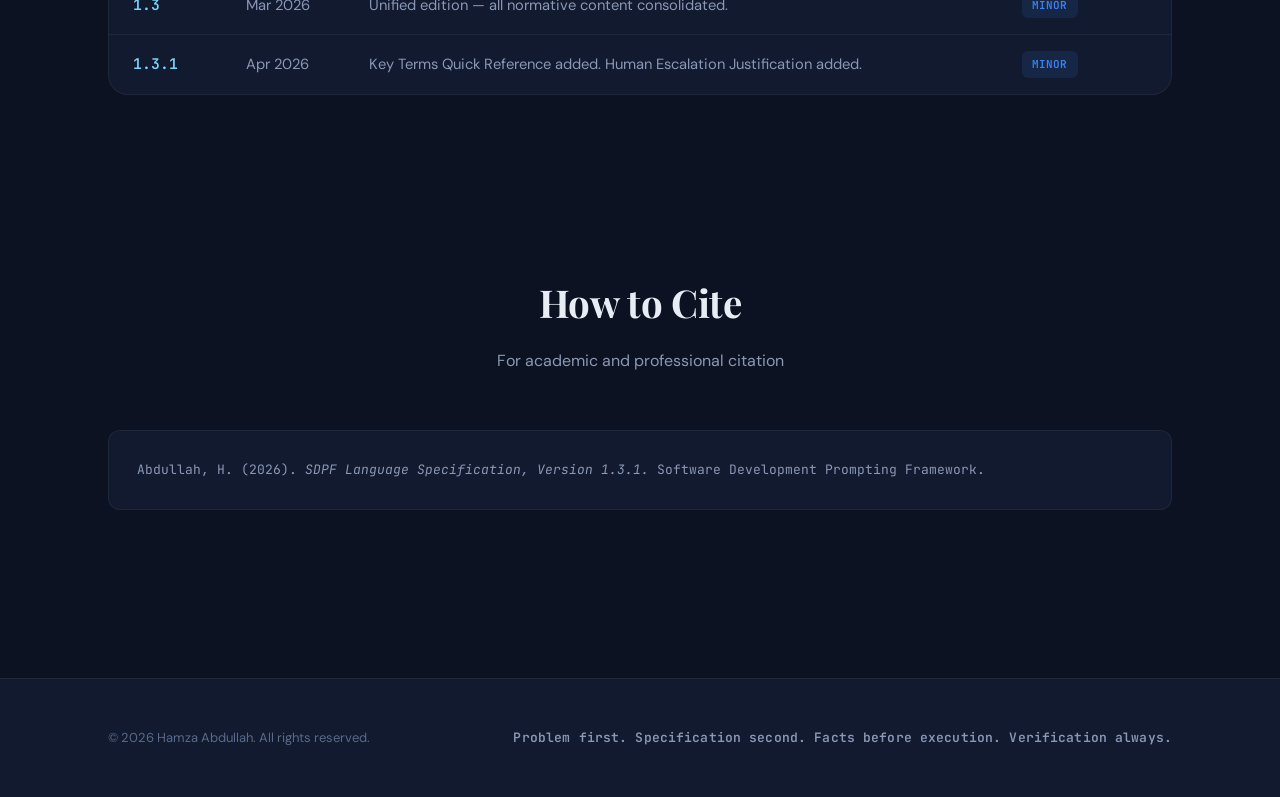
==== commit 51542e09: "Rearranged the buttons" ====
--- a/index.html
+++ b/index.html
@@ -52,13 +52,17 @@
             <h1>Software Development<br><span class="accent">Prompting Framework</span></h1>
             <p class="subtitle">The formal language that eliminates ambiguity between human intent and AI execution</p>
             <div class="hero-actions">
-                <a href="files/SDPF_PSR_Whitepaper.pdf" download="SDPF_PSR_Whitepaper.pdf" class="btn btn-primary">
-                    <svg width="18" height="18" viewBox="0 0 24 24" fill="none" stroke="currentColor" stroke-width="2.2" stroke-linecap="round" stroke-linejoin="round"><path d="M21 15v4a2 2 0 0 1-2 2H5a2 2 0 0 1-2-2v-4"/><polyline points="7 10 12 15 17 10"/><line x1="12" y1="15" x2="12" y2="3"/></svg>
-                    SDPF-PSR Whitepaper
-                </a>
                 <a href="files/SDPF_Language_Specification_v1_3_1.pdf" download="SDPF_Language_Specification_v1_3_1.pdf" class="btn btn-primary">
                     <svg width="18" height="18" viewBox="0 0 24 24" fill="none" stroke="currentColor" stroke-width="2.2" stroke-linecap="round" stroke-linejoin="round"><path d="M21 15v4a2 2 0 0 1-2 2H5a2 2 0 0 1-2-2v-4"/><polyline points="7 10 12 15 17 10"/><line x1="12" y1="15" x2="12" y2="3"/></svg>
                     Download Specification
+                </a>
+                <a href="files/SDPF_PSR_Whitepaper.pdf" download="SDPF_PSR_Whitepaper.pdf" class="btn btn-primary">
+                    <svg width="18" height="18" viewBox="0 0 24 24" fill="none" stroke="currentColor" stroke-width="2.2" stroke-linecap="round" stroke-linejoin="round"><path d="M21 15v4a2 2 0 0 1-2 2H5a2 2 0 0 1-2-2v-4"/><polyline points="7 10 12 15 17 10"/><line x1="12" y1="15" x2="12" y2="3"/></svg>
+                    PSR Whitepaper
+                </a>
+                <a href="files/SDPF_Styles_Playbook.pdf" download="SDPF_Styles_Playbook.pdf" class="btn btn-primary">
+                    <svg width="18" height="18" viewBox="0 0 24 24" fill="none" stroke="currentColor" stroke-width="2.2" stroke-linecap="round" stroke-linejoin="round"><path d="M21 15v4a2 2 0 0 1-2 2H5a2 2 0 0 1-2-2v-4"/><polyline points="7 10 12 15 17 10"/><line x1="12" y1="15" x2="12" y2="3"/></svg>
+                    Styles Playbook
                 </a>
                 <a href="#principles" class="btn btn-secondary">Explore Framework</a>
             </div>
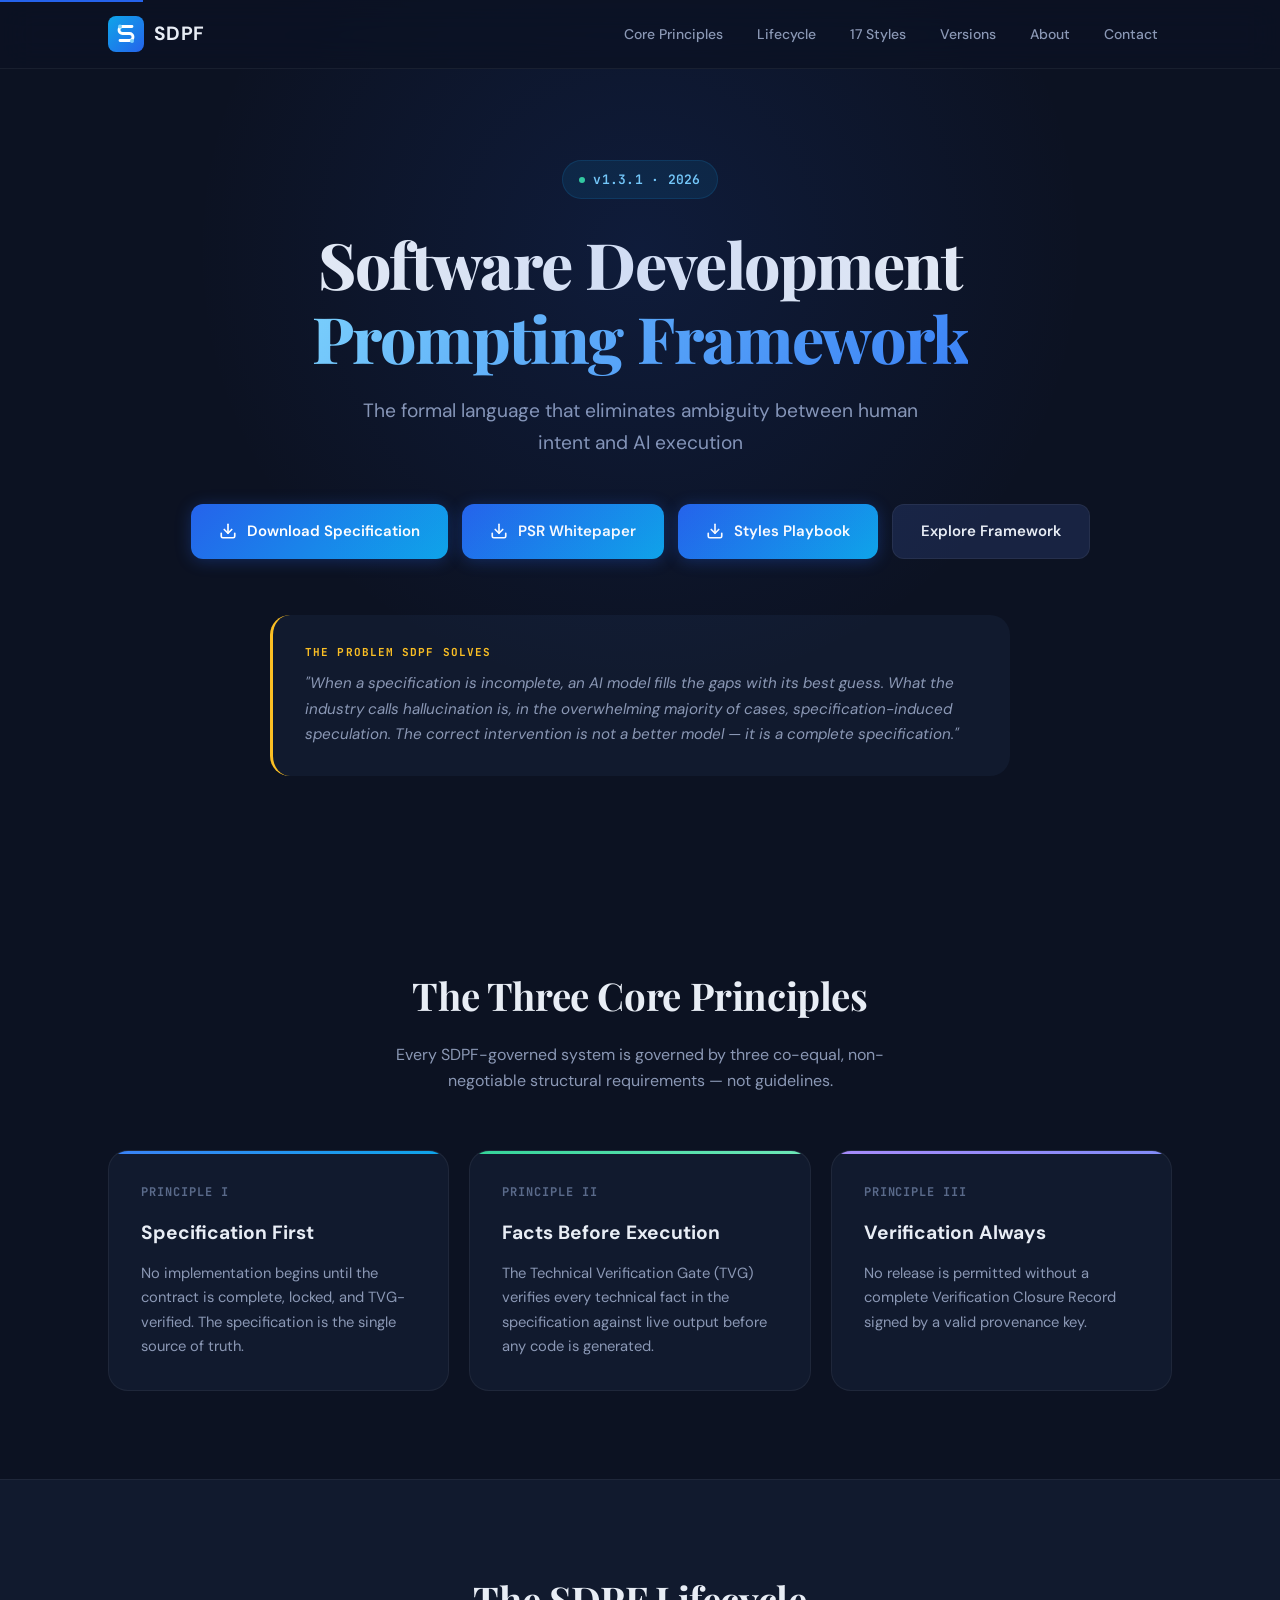
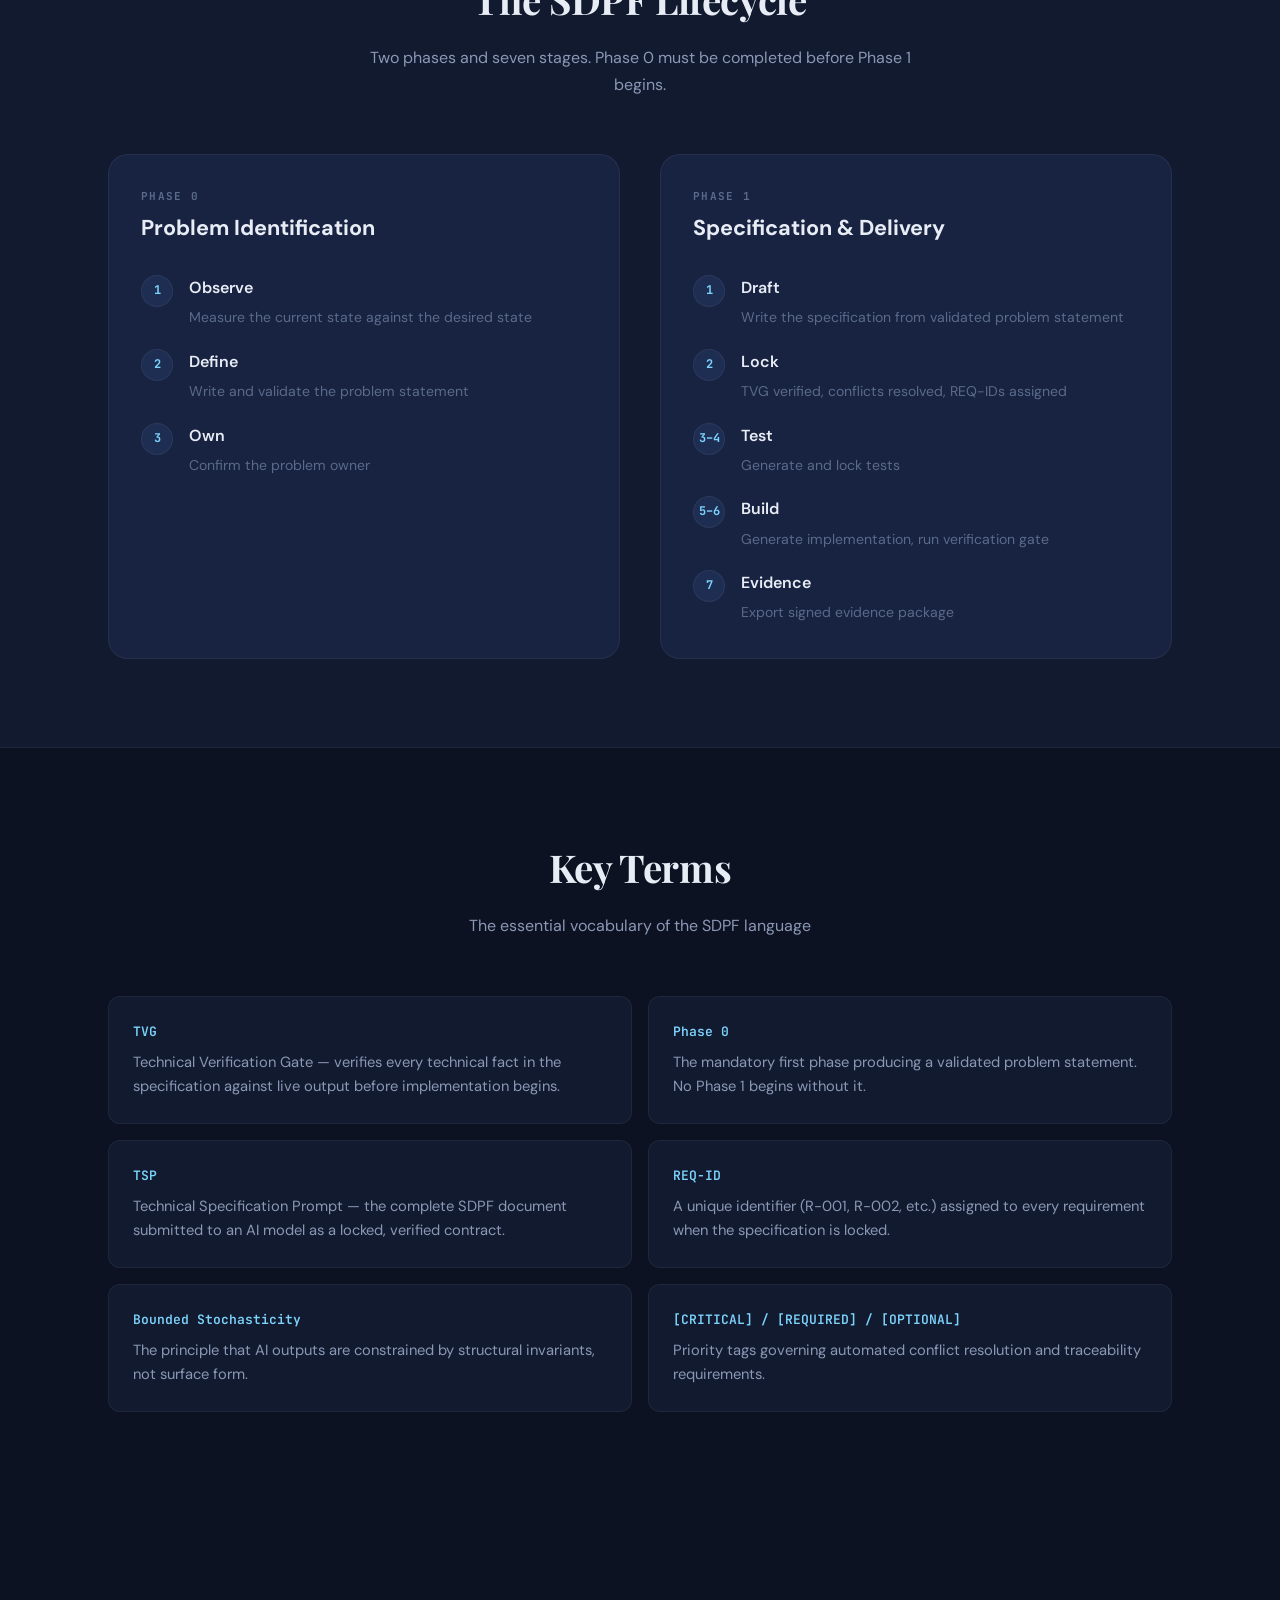
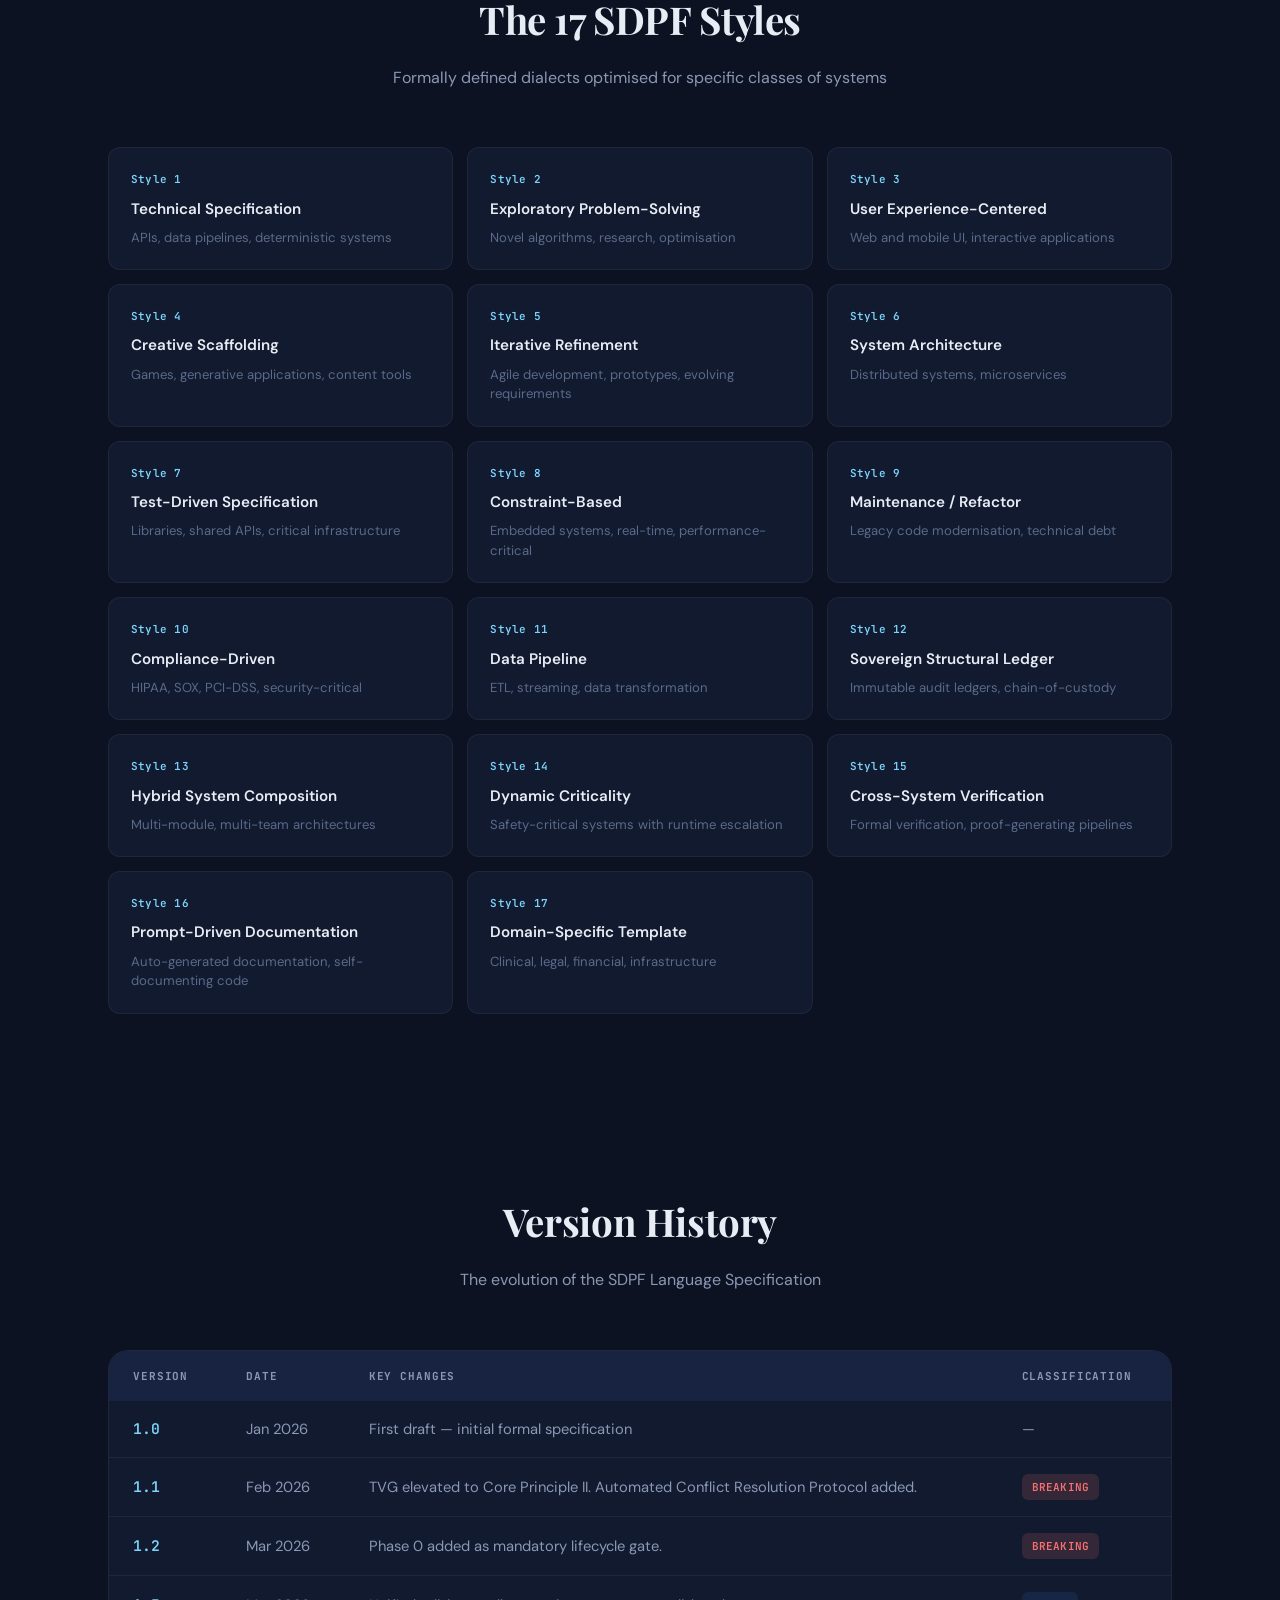
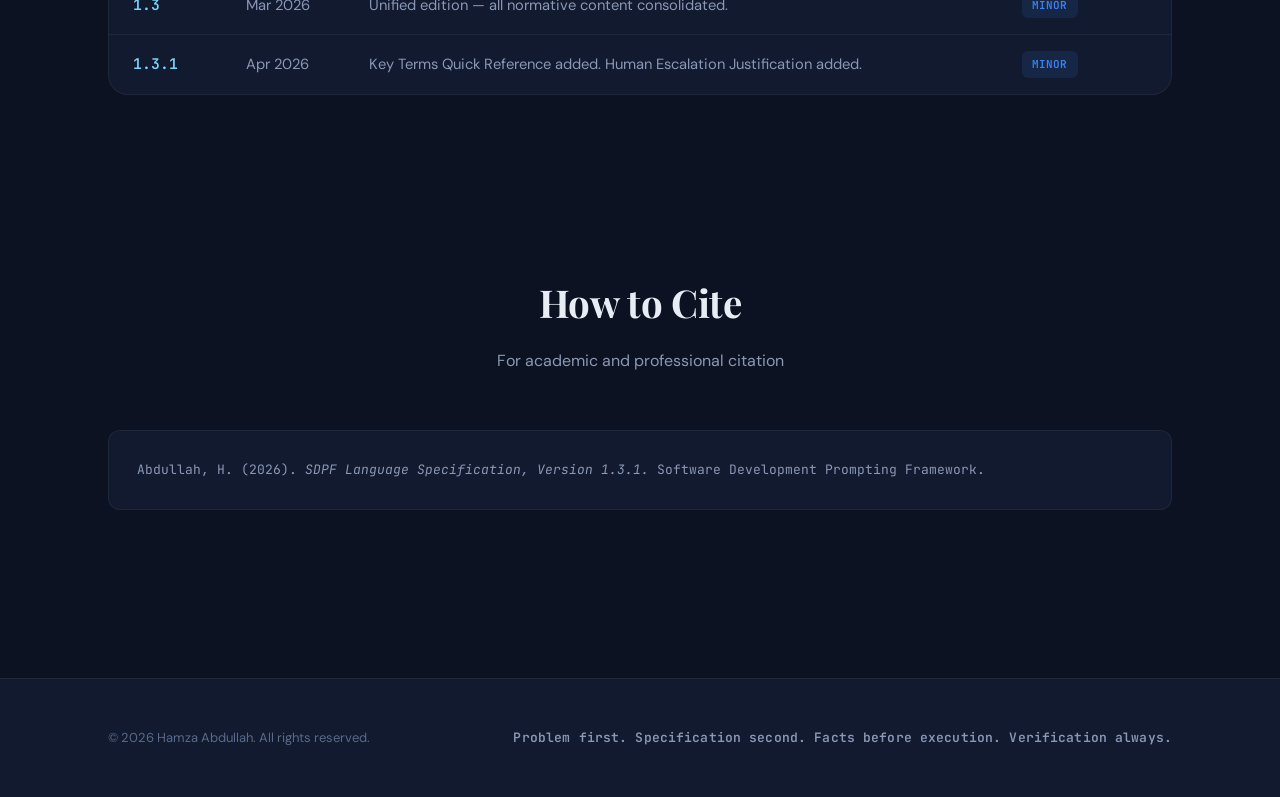
==== commit cd9bcd94: "General site update" ====
--- a/index.html
+++ b/index.html
@@ -8,10 +8,13 @@
     <meta property="og:title" content="SDPF — Software Development Prompting Framework">
     <meta property="og:description" content="The formal language that eliminates ambiguity between human intent and AI execution.">
     <meta property="og:type" content="website">
+    <link rel="preconnect" href="https://fonts.googleapis.com">
+    <link rel="preconnect" href="https://fonts.gstatic.com" crossorigin>
     <link rel="icon" type="image/svg+xml" href="favicon.svg">
     <link rel="stylesheet" href="styles.css">
 </head>
 <body>
+    <a href="#principles" class="skip-link">Skip to content</a>
     <nav>
         <div class="container">
             <a href="index.html" class="logo">
@@ -230,7 +233,7 @@
                 <div class="style-card"><div class="id">Style 8</div><h4>Constraint-Based</h4><p>Embedded systems, real-time, performance-critical</p></div>
                 <div class="style-card"><div class="id">Style 9</div><h4>Maintenance / Refactor</h4><p>Legacy code modernisation, technical debt</p></div>
                 <div class="style-card"><div class="id">Style 10</div><h4>Compliance-Driven</h4><p>HIPAA, SOX, PCI-DSS, security-critical</p></div>
-                <div class="style-card"><div class="id">Style 11</div><h4>Meta-Hypercomputer</h4><p>Universal recursive computation engines</p></div>
+                <div class="style-card"><div class="id">Style 11</div><h4>Data Pipeline</h4><p>ETL, streaming, data transformation</p></div>
                 <div class="style-card"><div class="id">Style 12</div><h4>Sovereign Structural Ledger</h4><p>Immutable audit ledgers, chain-of-custody</p></div>
                 <div class="style-card"><div class="id">Style 13</div><h4>Hybrid System Composition</h4><p>Multi-module, multi-team architectures</p></div>
                 <div class="style-card"><div class="id">Style 14</div><h4>Dynamic Criticality</h4><p>Safety-critical systems with runtime escalation</p></div>
@@ -308,9 +311,10 @@
 
     <footer>
         <div class="container">
-            <div class="copyright">&copy; 2026 Hamza Abdullah. All rights reserved.</div>
+            <div class="copyright">&copy; <span id="year"></span> Hamza Abdullah. All rights reserved.</div>
             <div class="tagline">Problem first. Specification second. Facts before execution. Verification always.</div>
         </div>
     </footer>
+    <script>document.getElementById('year').textContent=new Date().getFullYear()</script>
 </body>
 </html>
--- a/styles.css
+++ b/styles.css
@@ -43,6 +43,20 @@
 }
 
 /* ---- Reset ---- */
+.skip-link {
+    position: absolute;
+    top: -40px;
+    left: 0;
+    background: var(--primary);
+    color: white;
+    padding: 8px 16px;
+    z-index: 9999;
+    transition: top 0.2s;
+}
+.skip-link:focus {
+    top: 0;
+}
+
 *, *::before, *::after { margin: 0; padding: 0; box-sizing: border-box; }
 
 html { scroll-behavior: smooth; }
